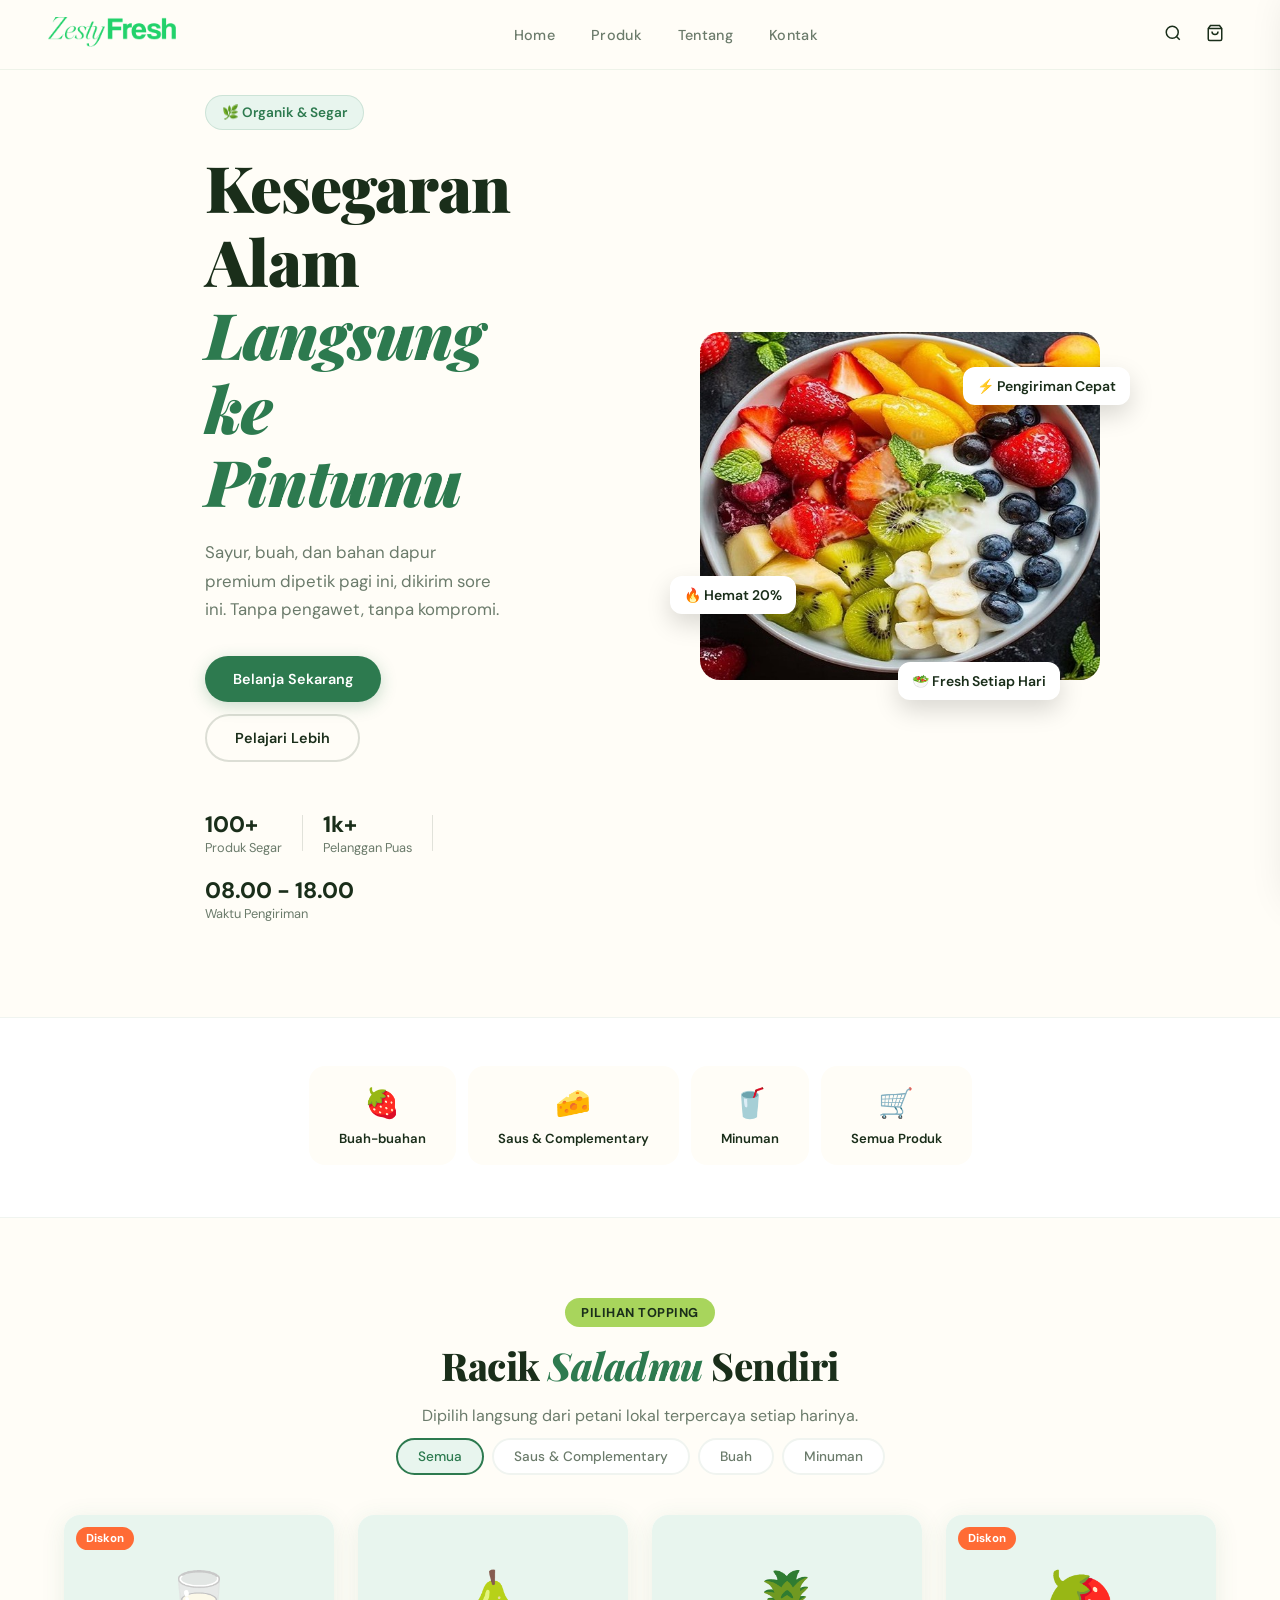
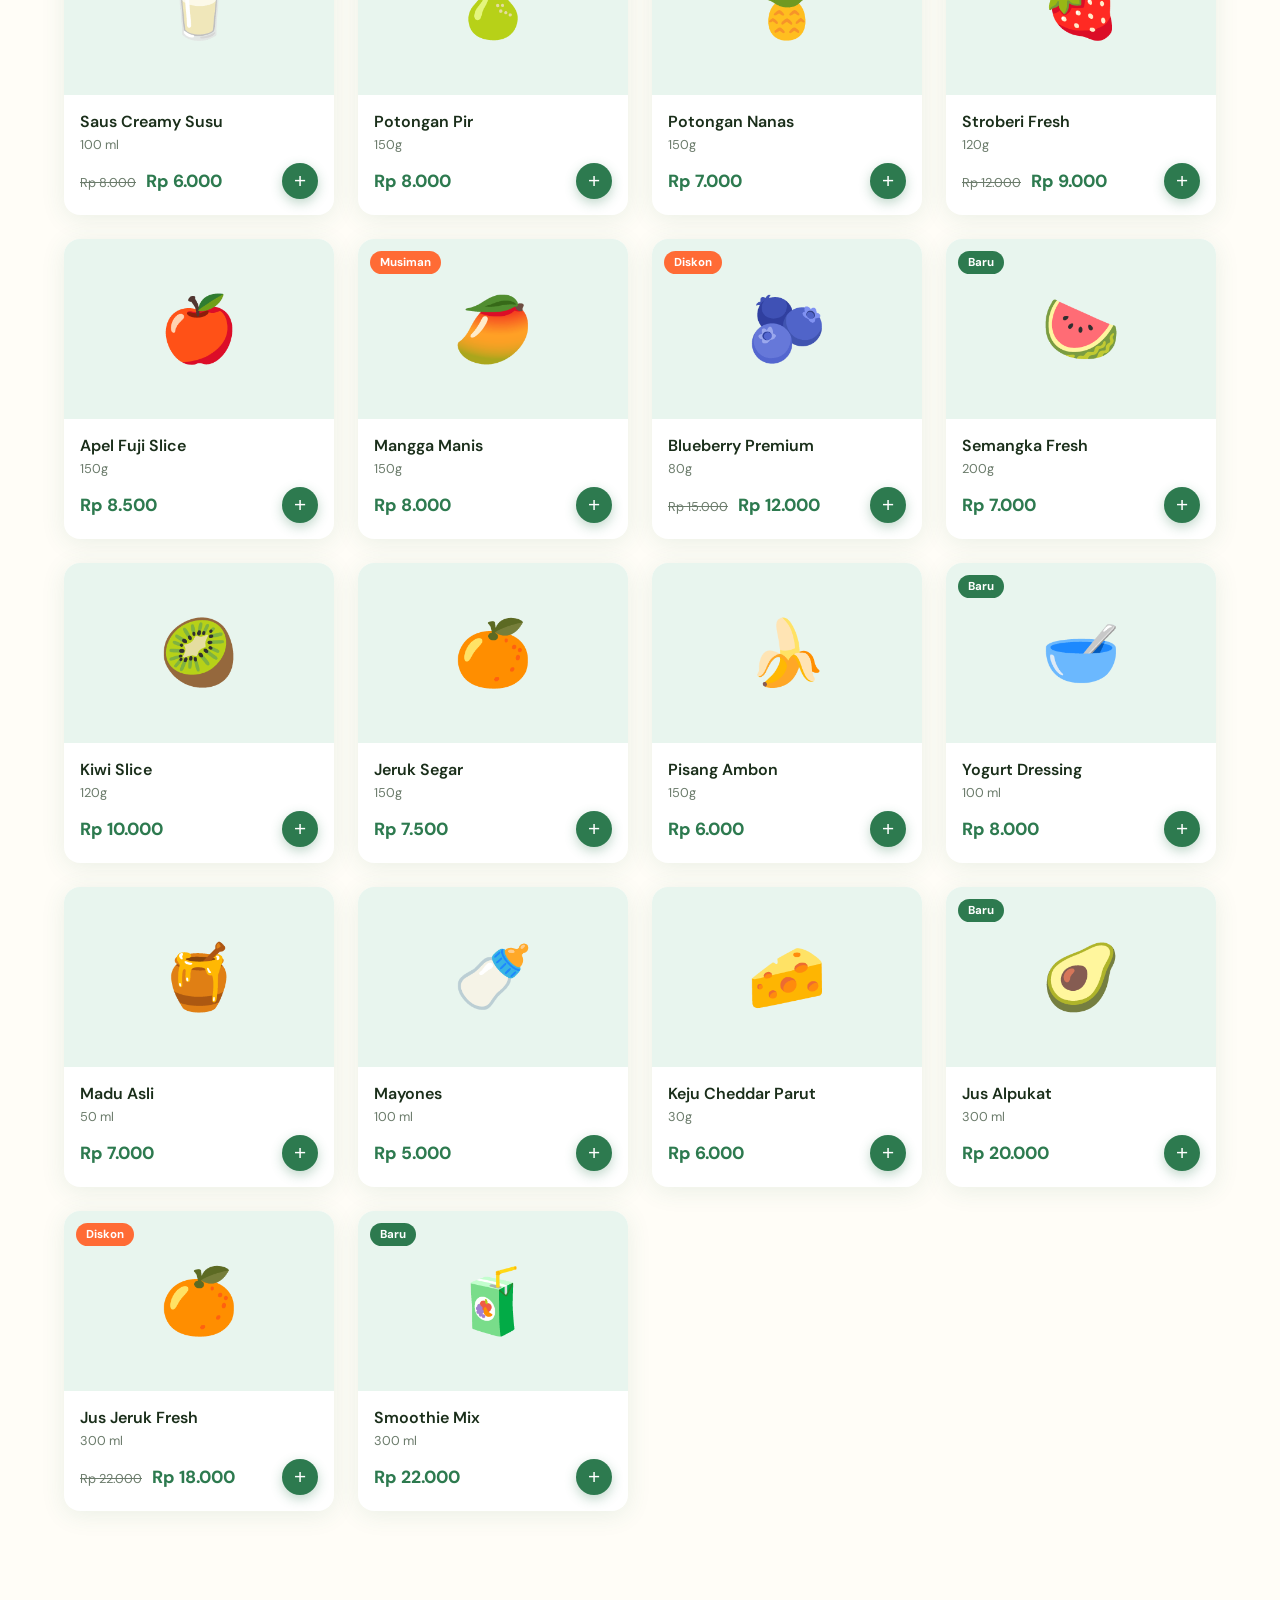
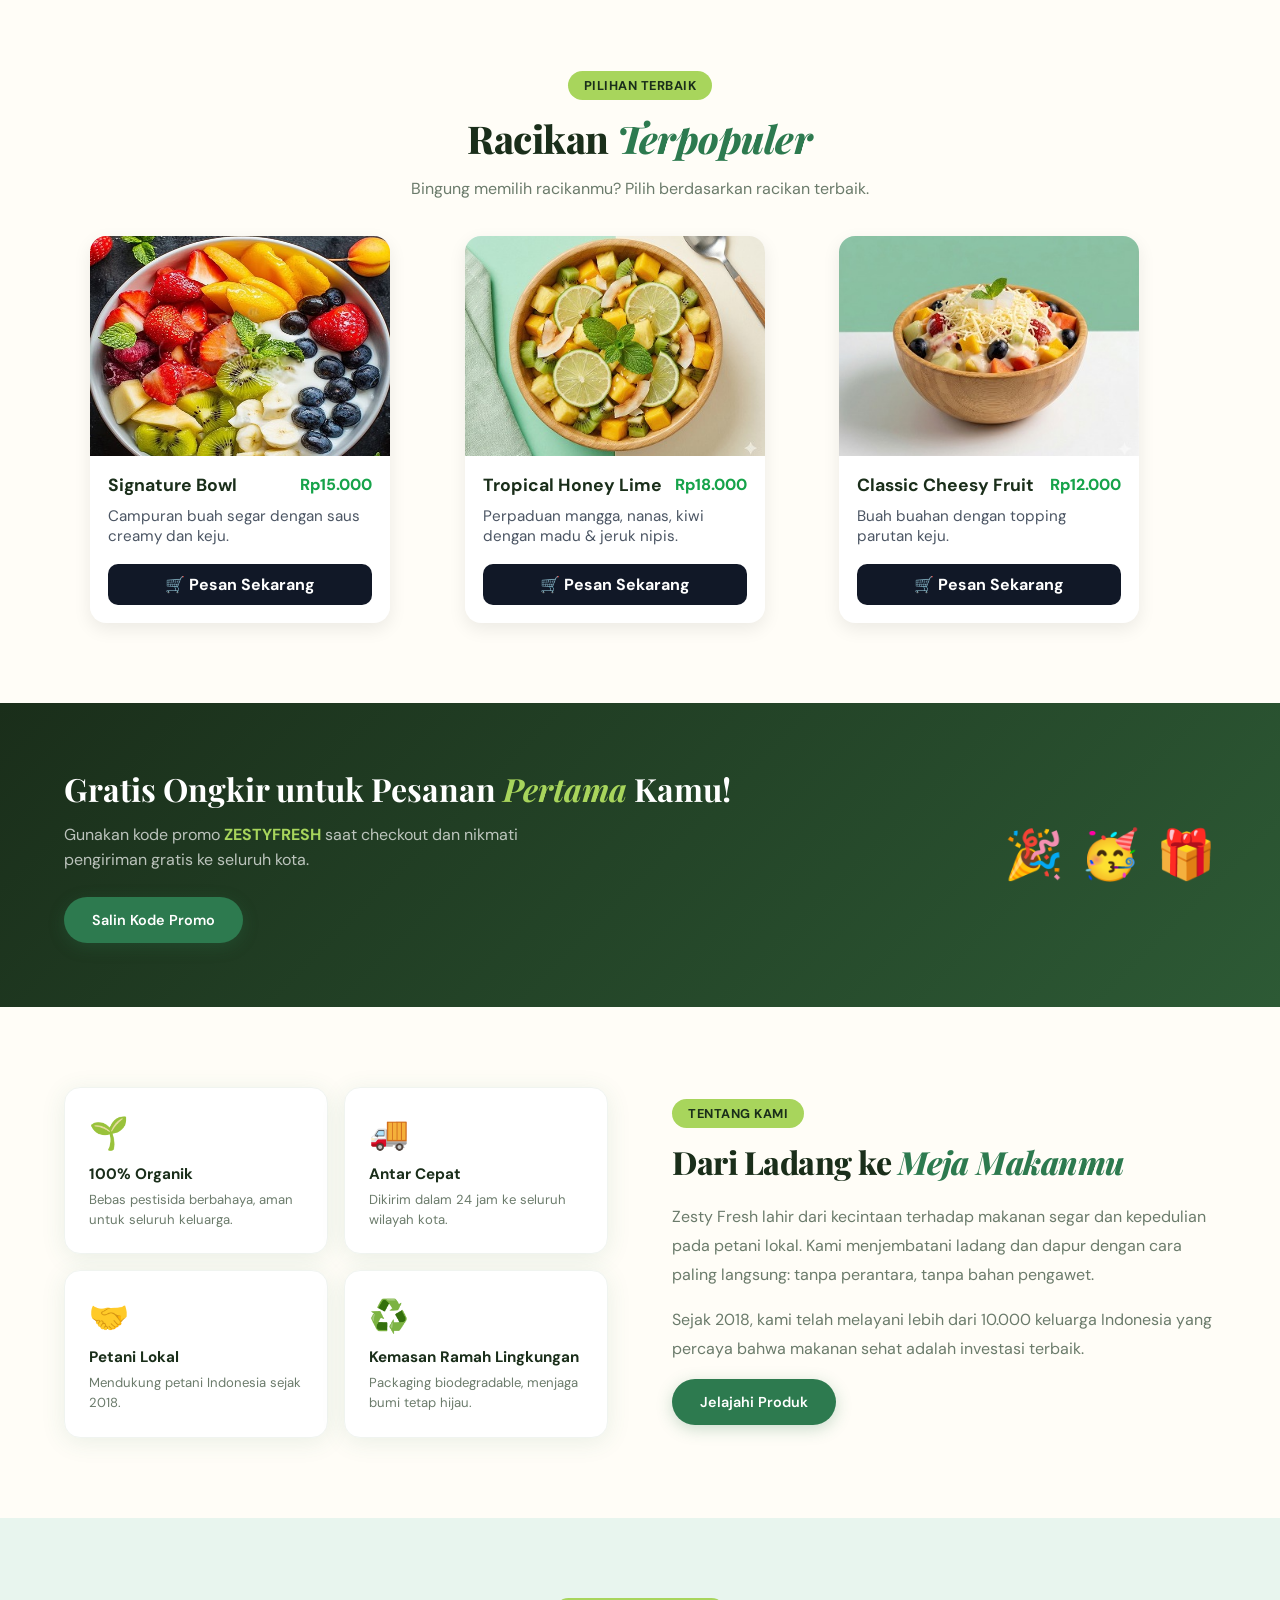
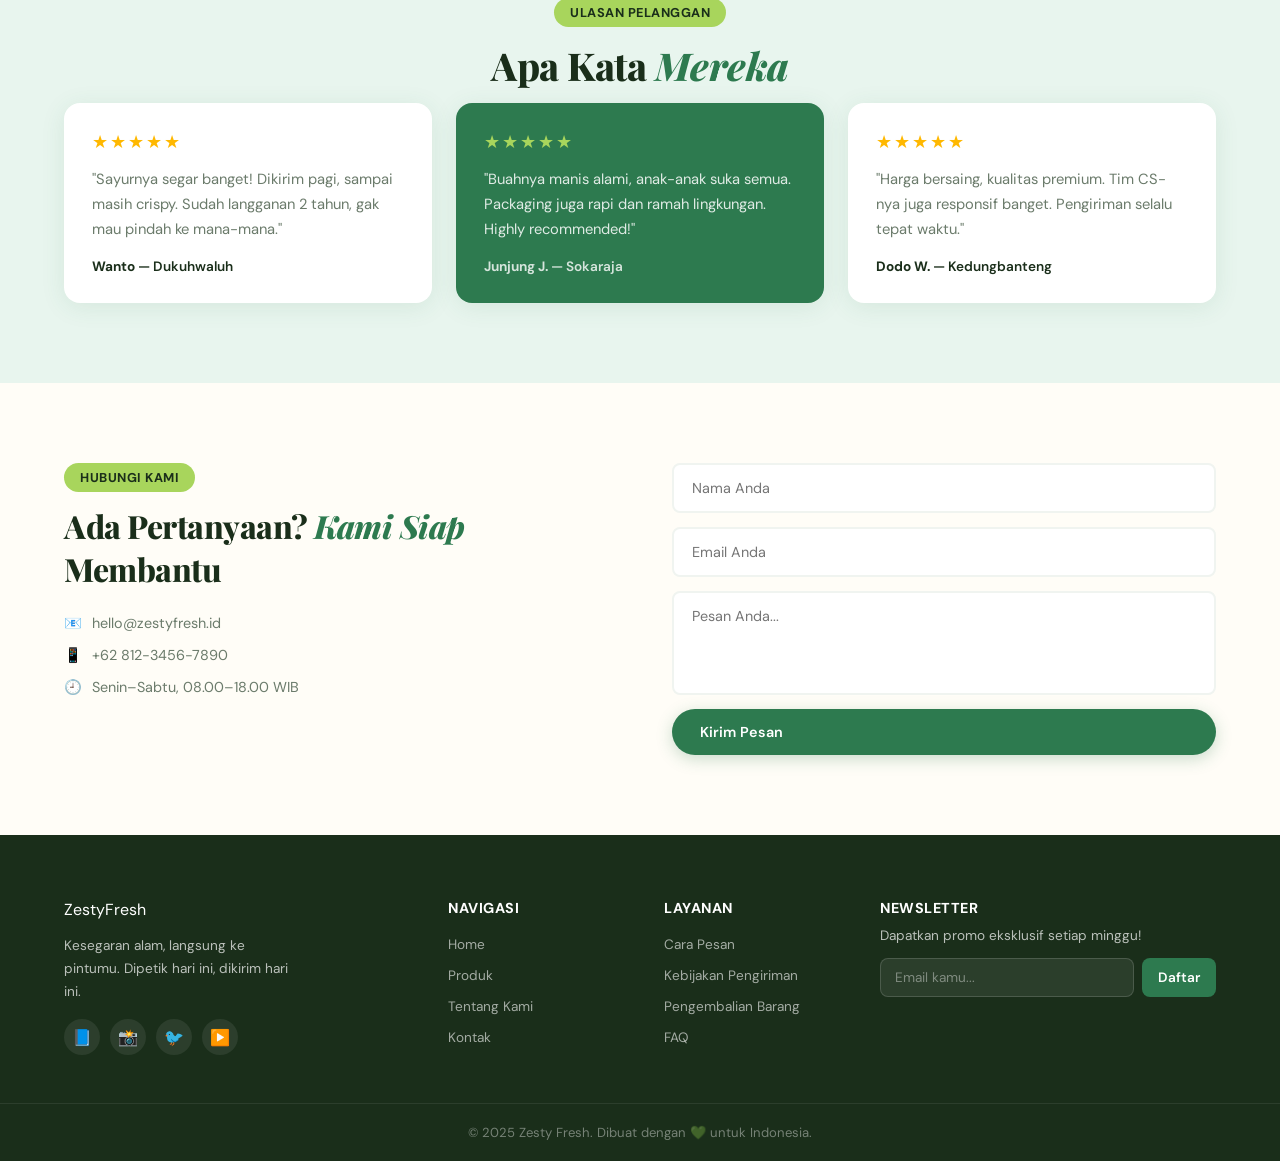
==== index.html @ aee7e27f "first commit" ====
<!DOCTYPE html>
  <html lang="id">
  <head>
    <meta charset="UTF-8" />
    <meta name="viewport" content="width=device-width, initial-scale=1.0"/>
    <title>Zesty Fresh — Farm to Door</title>
    <link rel="preconnect" href="https://fonts.googleapis.com"/>
    <link href="https://fonts.googleapis.com/css2?family=Playfair+Display:wght@400;700;900&family=DM+Sans:wght@300;400;500&display=swap" rel="stylesheet"/>
    <link rel="stylesheet" href="style.css"/>
  </head>
  <body>

    <!-- NAVBAR -->
    <nav class="navbar" id="navbar">
      <div class="nav-logo"><img src="image/Zesty Fresh (2).png"></div>
      <ul class="nav-links">
        <li><a href="#home">Home</a></li>
        <li><a href="#products">Produk</a></li>
        <li><a href="#about">Tentang</a></li>
        <li><a href="#contact">Kontak</a></li>
      </ul>
      <div class="nav-actions">
        <button class="btn-search" onclick="toggleSearch()">
          <svg width="18" height="18" viewBox="0 0 24 24" fill="none" stroke="currentColor" stroke-width="2"><circle cx="11" cy="11" r="8"/><line x1="21" y1="21" x2="16.65" y2="16.65"/></svg>
        </button>
        <button class="btn-cart" onclick="toggleCart()">
          <svg width="18" height="18" viewBox="0 0 24 24" fill="none" stroke="currentColor" stroke-width="2"><path d="M6 2L3 6v14a2 2 0 002 2h14a2 2 0 002-2V6l-3-4z"/><line x1="3" y1="6" x2="21" y2="6"/><path d="M16 10a4 4 0 01-8 0"/></svg>
          <span class="cart-badge" id="cart-badge">0</span>
        </button>
        <button class="nav-toggle" onclick="toggleMenu()">
          <span></span><span></span><span></span>
        </button>
      </div>
    </nav>

    <!-- SEARCH OVERLAY -->
    <div class="search-overlay" id="search-overlay">
      <button class="close-search" onclick="toggleSearch()">✕</button>
      <input type="text" placeholder="Cari produk segar..." id="search-input" oninput="searchProducts(this.value)"/>
      <div class="search-results" id="search-results"></div>
    </div>

    <!-- CART SIDEBAR -->
    <div class="cart-overlay" id="cart-overlay" onclick="toggleCart()"></div>
    <aside class="cart-sidebar" id="cart-sidebar">
      <div class="cart-header">
        <h3>Keranjang Belanja</h3>
        <button onclick="toggleCart()">✕</button>
      </div>
      <div class="cart-items" id="cart-items">
        <div class="cart-empty">Keranjang Anda masih kosong 🛒</div>
      </div>
      <div class="cart-footer" id="cart-footer" style="display:none">
        <div class="cart-total">
          <span>Total:</span>
          <span id="cart-total">Rp 0</span>
        </div>
        <button class="btn-checkout" onclick="checkout()">Checkout Sekarang</button>
      </div>
    </aside>

    <!-- HERO -->
    <section class="hero" id="home">
      <div class="hero-content">
        <div class="hero-tag">🌿 Organik & Segar</div>
        <h1 class="hero-title">
          Kesegaran Alam<br/>
          <em>Langsung ke Pintumu</em>
        </h1>
        <p class="hero-desc">Sayur, buah, dan bahan dapur premium dipetik pagi ini, dikirim sore ini. Tanpa pengawet, tanpa kompromi.</p>
        <div class="hero-buttons">
          <a href="#products" class="btn-primary">Belanja Sekarang</a>
          <a href="#about" class="btn-ghost">Pelajari Lebih</a>
        </div>
        <div class="hero-stats">
          <div class="stat"><strong>100+</strong><span>Produk Segar</span></div>
          <div class="stat-divider"></div>
          <div class="stat"><strong>1k+</strong><span>Pelanggan Puas</span></div>
          <div class="stat-divider"></div>
          <div class="stat"><strong>08.00 - 18.00</strong><span>Waktu Pengiriman</span></div>
        </div>
      </div>
      <div class="hero-image">
        <img src="image/salad fruits.jpeg" alt="Salad Bowl">
        
        <div class="floating badge-1">⚡ Pengiriman Cepat</div>
        <div class="floating badge-2">🔥 Hemat 20%</div>
        <div class="floating badge-3">🥗 Fresh Setiap Hari</div>
      </div>   
    </section>

    <!-- CATEGORIES -->
    <section class="categories">
      <div class="container">
        <div class="categories-grid">
          <div class="category-card" onclick="filterCategory('buah')">
            <span>🍓</span><p>Buah-buahan</p>
          </div>
          <div class="category-card" onclick="filterCategory('saus')">
            <span>🧀</span><p>Saus & Complementary</span></p>
          </div>
          <div class="category-card" onclick="filterCategory('minuman')">
            <span>🥤</span><p>Minuman</p>
          </div>
          <div class="category-card" onclick="filterCategory('semua')">
            <span>🛒</span><p>Semua Produk</p>
          </div>
        </div>
      </div>
    </section>

    <!-- PRODUCTS -->
    <section class="products" id="products">
      <div class="container">
        <div class="section-header">
          <div class="section-tag">Pilihan Topping</div>
          <h2>Racik <em>Saladmu</em> Sendiri</h2>
          <p>Dipilih langsung dari petani lokal terpercaya setiap harinya.</p>
        </div>
        <div class="filter-bar">
          <button class="filter-btn active" onclick="filterCategory('semua', this)">Semua</button>
          <button class="filter-btn" onclick="filterCategory('saus', this)">Saus & Complementary</button>
          <button class="filter-btn" onclick="filterCategory('buah', this)">Buah</button>
          <button class="filter-btn" onclick="filterCategory('minuman', this)">Minuman</button>
        </div>
        <div class="product-grid" id="product-grid"></div>
      </div>
    </section>

    <!-- PRODUCTS -->
    <section class="products" id="products">
      <div class="card-container">
        <div class="section-header">
          <div class="section-tag">Pilihan Terbaik</div>
          <h2>Racikan <em>Terpopuler</em></h2>
          <p>Bingung memilih racikanmu? Pilih berdasarkan racikan terbaik.</p>
        </div>
        <div class="card">
          <img src="image/signature.jpeg" alt="Signature Bowl">
          <div class="card-content">
            <div class="title-price">
              <h3>Signature Bowl</h3>
              <span>Rp15.000</span>
            </div>
            <p>Campuran buah segar dengan saus creamy dan keju.</p>
            <a href="https://wa.me/6281234567890?text=Halo%20saya%20mau%20pesan%20Signature%20Bowl" target="_blank" rel="noopener noreferrer" class="menu-btn">🛒 Pesan Sekarang</a>
          </div>
        </div>

        <div class="card">
          <img src="image/honey.jpeg" alt="Tropical Honey Lime">
          <div class="card-content">
            <div class="title-price">
              <h3>Tropical Honey Lime</h3>
              <span>Rp18.000</span>
            </div>
            <p>Perpaduan mangga, nanas, kiwi dengan madu & jeruk nipis.</p>
            <a href="https://wa.me/6281234567890?text=Halo%20saya%20mau%20pesan%20Tropical%20Honey%20Lime" target="_blank" rel="noopener noreferrer" class="menu-btn">🛒 Pesan Sekarang</a>
          </div>
        </div>

        <div class="card">
          <img src="image/kreasi.jpeg" alt="Classic Cheesy Fruit">
          <div class="card-content">
            <div class="title-price">
              <h3>Classic Cheesy Fruit</h3>
              <span>Rp12.000</span>
            </div>
            <p>Buah buahan dengan topping parutan keju.</p>
            <a href="https://wa.me/6281234567890?text=Halo%20saya%20mau%20pesan%20Tropical%20Honey%20Lime" target="_blank" rel="noopener noreferrer" class="menu-btn">🛒 Pesan Sekarang</a>
          </div>
        </div>
    </section>

    <!-- BANNER -->
    <section class="promo-banner">
      <div class="container">
        <div class="banner-content">
          <div class="banner-text">
            <h2>Gratis Ongkir untuk Pesanan <em>Pertama</em> Kamu!</h2>
            <p>Gunakan kode promo <strong>ZESTYFRESH</strong> saat checkout dan nikmati pengiriman gratis ke seluruh kota.</p>
            <button class="btn-primary" onclick="copyPromo()">Salin Kode Promo</button>
          </div>
          <div class="banner-decor">
            <span>🎉</span><span>🥳</span><span>🎁</span>
          </div>
        </div>
      </div>
    </section>

    <!-- ABOUT -->
    <section class="about" id="about">
      <div class="container about-grid">
        <div class="about-visual">
          <div class="about-card">
            <span class="about-icon">🌱</span>
            <h4>100% Organik</h4>
            <p>Bebas pestisida berbahaya, aman untuk seluruh keluarga.</p>
          </div>
          <div class="about-card">
            <span class="about-icon">🚚</span>
            <h4>Antar Cepat</h4>
            <p>Dikirim dalam 24 jam ke seluruh wilayah kota.</p>
          </div>
          <div class="about-card">
            <span class="about-icon">🤝</span>
            <h4>Petani Lokal</h4>
            <p>Mendukung petani Indonesia sejak 2018.</p>
          </div>
          <div class="about-card">
            <span class="about-icon">♻️</span>
            <h4>Kemasan Ramah Lingkungan</h4>
            <p>Packaging biodegradable, menjaga bumi tetap hijau.</p>
          </div>
        </div>
        <div class="about-text">
          <div class="section-tag">Tentang Kami</div>
          <h2>Dari Ladang ke <em>Meja Makanmu</em></h2>
          <p>Zesty Fresh lahir dari kecintaan terhadap makanan segar dan kepedulian pada petani lokal. Kami menjembatani ladang dan dapur dengan cara paling langsung: tanpa perantara, tanpa bahan pengawet.</p>
          <p>Sejak 2018, kami telah melayani lebih dari 10.000 keluarga Indonesia yang percaya bahwa makanan sehat adalah investasi terbaik.</p>
          <a href="#products" class="btn-primary">Jelajahi Produk</a>
        </div>
      </div>
    </section>

    <!-- TESTIMONIALS -->
    <section class="testimonials">
      <div class="container">
        <div class="section-header">
          <div class="section-tag">Ulasan Pelanggan</div>
          <h2>Apa Kata <em>Mereka</em></h2>
        </div>
        <div class="testi-grid">
          <div class="testi-card">
            <div class="stars">★★★★★</div>
            <p>"Sayurnya segar banget! Dikirim pagi, sampai masih crispy. Sudah langganan 2 tahun, gak mau pindah ke mana-mana."</p>
            <div class="testi-author"><strong>Wanto</strong> — Dukuhwaluh</div>
          </div>
          <div class="testi-card featured">
            <div class="stars">★★★★★</div>
            <p>"Buahnya manis alami, anak-anak suka semua. Packaging juga rapi dan ramah lingkungan. Highly recommended!"</p>
            <div class="testi-author"><strong>Junjung J.</strong> — Sokaraja</div>
          </div>
          <div class="testi-card">
            <div class="stars">★★★★★</div>
            <p>"Harga bersaing, kualitas premium. Tim CS-nya juga responsif banget. Pengiriman selalu tepat waktu."</p>
            <div class="testi-author"><strong>Dodo W.</strong> — Kedungbanteng</div>
          </div>
        </div>
      </div>
    </section>

    <!-- CONTACT -->
    <section class="contact" id="contact">
      <div class="container contact-grid">
        <div class="contact-text">
          <div class="section-tag">Hubungi Kami</div>
          <h2>Ada Pertanyaan? <em>Kami Siap</em> Membantu</h2>
          <div class="contact-info">
            <div>📧 <span>hello@zestyfresh.id</span></div>
            <div>📱 <span>+62 812-3456-7890</span></div>
            <div>🕘 <span>Senin–Sabtu, 08.00–18.00 WIB</span></div>
          </div>
        </div>
        <form class="contact-form" onsubmit="submitForm(event)">
          <input type="text" placeholder="Nama Anda" required/>
          <input type="email" placeholder="Email Anda" required/>
          <textarea placeholder="Pesan Anda..." rows="4" required></textarea>
          <button type="submit" class="btn-primary">Kirim Pesan</button>
        </form>
      </div>
    </section>

    <!-- FOOTER -->
    <footer class="footer">
      <div class="container footer-grid">
        <div class="footer-brand">
          <div class="nav-logo">Zesty<span>Fresh</span></div>
          <p>Kesegaran alam, langsung ke pintumu. Dipetik hari ini, dikirim hari ini.</p>
          <div class="socials">
            <a href="#">📘</a>
            <a href="#">📸</a>
            <a href="#">🐦</a>
            <a href="#">▶️</a>
          </div>
        </div>
        <div class="footer-links">
          <h4>Navigasi</h4>
          <ul>
            <li><a href="#home">Home</a></li>
            <li><a href="#products">Produk</a></li>
            <li><a href="#about">Tentang Kami</a></li>
            <li><a href="#contact">Kontak</a></li>
          </ul>
        </div>
        <div class="footer-links">
          <h4>Layanan</h4>
          <ul>
            <li><a href="#">Cara Pesan</a></li>
            <li><a href="#">Kebijakan Pengiriman</a></li>
            <li><a href="#">Pengembalian Barang</a></li>
            <li><a href="#">FAQ</a></li>
          </ul>
        </div>
        <div class="footer-newsletter">
          <h4>Newsletter</h4>
          <p>Dapatkan promo eksklusif setiap minggu!</p>
          <div class="newsletter-form">
            <input type="email" placeholder="Email kamu..."/>
            <button onclick="subscribeNewsletter()">Daftar</button>
          </div>
        </div>
      </div>
      <div class="footer-bottom">
        <p>© 2025 Zesty Fresh. Dibuat dengan 💚 untuk Indonesia.</p>
      </div>
    </footer>

    <!-- TOAST -->
    <div class="toast" id="toast"></div>

    <!-- SCROLL TO TOP -->
    <button class="scroll-top" id="scroll-top" onclick="scrollToTop()">↑</button>

    <script src="script.js"></script>
  </body>
  </html>
---- style.css ----
/* ===== RESET & BASE ===== */
*, *::before, *::after { box-sizing: border-box; margin: 0; padding: 0; }

:root {
  --green: #2D7A4F;
  --green-light: #4CAF78;
  --green-pale: #E8F5EE;
  --lime: #A8D55C;
  --orange: #FF6B35;
  --cream: #FFFDF7;
  --dark: #1A2E1A;
  --gray: #6B7B6B;
  --gray-light: #F0F4F0;
  --white: #FFFFFF;
  --font-display: 'Playfair Display', Georgia, serif;
  --font-body: 'DM Sans', sans-serif;
  --shadow: 0 4px 24px rgba(45,122,79,0.10);
  --shadow-lg: 0 12px 48px rgba(45,122,79,0.15);
  --radius: 16px;
  --radius-sm: 8px;
  --transition: all 0.3s cubic-bezier(0.4, 0, 0.2, 1);
}

html { scroll-behavior: smooth; }

body {
  font-family: var(--font-body);
  background: var(--cream);
  color: var(--dark);
  overflow-x: hidden;
}

.container {
  max-width: 1200px;
  margin: 0 auto;
  padding: 0 24px;
}

/* ===== NAVBAR ===== */
.navbar {
  position: fixed; top: 0; left: 0; right: 0; z-index: 100;
  display: flex; align-items: center; justify-content: space-between;
  padding: 16px 48px;
  background: rgba(255,253,247,0.92);
  backdrop-filter: blur(16px);
  border-bottom: 1px solid rgba(45,122,79,0.08);
  transition: var(--transition);
}
.navbar.scrolled {
  padding: 12px 48px;
  box-shadow: var(--shadow);
}

.nav-logo img {
  height: 30px;
}

.nav-links {
  display: flex; gap: 36px; list-style: none;
}
.nav-links a {
  font-size: 0.9rem; font-weight: 500; color: var(--gray);
  text-decoration: none; transition: var(--transition); letter-spacing: 0.3px;
}
.nav-links a:hover { color: var(--green); }

.nav-actions { display: flex; align-items: center; gap: 8px; }
.btn-search, .btn-cart {
  position: relative;
  background: none; border: none; cursor: pointer;
  color: var(--dark); padding: 8px;
  border-radius: 50%; transition: var(--transition);
}
.btn-search:hover, .btn-cart:hover { background: var(--green-pale); color: var(--green); }
.cart-badge {
  position: absolute; top: 2px; right: 2px;
  background: var(--orange); color: white;
  font-size: 0.65rem; font-weight: 700;
  width: 16px; height: 16px; border-radius: 50%;
  display: flex; align-items: center; justify-content: center;
}
.nav-toggle {
  display: none; flex-direction: column; gap: 5px;
  background: none; border: none; cursor: pointer; padding: 8px;
}
.nav-toggle span {
  display: block; width: 22px; height: 2px; background: var(--dark);
  border-radius: 2px; transition: var(--transition);
}

/* ===== SEARCH OVERLAY ===== */
.search-overlay {
  position: fixed; inset: 0; z-index: 200;
  background: rgba(26,46,26,0.97);
  display: flex; flex-direction: column; align-items: center;
  justify-content: flex-start; padding-top: 100px;
  opacity: 0; pointer-events: none; transition: var(--transition);
}
.search-overlay.active { opacity: 1; pointer-events: all; }
.close-search {
  position: absolute; top: 24px; right: 32px;
  background: none; border: none; color: white;
  font-size: 1.5rem; cursor: pointer; opacity: 0.7;
  transition: var(--transition);
}
.close-search:hover { opacity: 1; transform: rotate(90deg); }
.search-overlay input {
  width: 600px; max-width: 90%;
  background: rgba(255,255,255,0.08);
  border: 1px solid rgba(255,255,255,0.2);
  color: white; font-size: 1.4rem;
  padding: 18px 24px; border-radius: var(--radius);
  outline: none; font-family: var(--font-body);
  transition: var(--transition);
}
.search-overlay input::placeholder { color: rgba(255,255,255,0.4); }
.search-overlay input:focus { border-color: var(--lime); background: rgba(255,255,255,0.12); }
.search-results {
  width: 600px; max-width: 90%; margin-top: 16px;
  display: flex; flex-direction: column; gap: 8px;
}
.search-result-item {
  background: rgba(255,255,255,0.08);
  border-radius: var(--radius-sm); padding: 12px 16px;
  display: flex; align-items: center; gap: 12px;
  cursor: pointer; transition: var(--transition); color: white;
}
.search-result-item:hover { background: rgba(168,213,92,0.2); }
.search-result-item span:first-child { font-size: 1.4rem; }

/* ===== CART SIDEBAR ===== */
.cart-overlay {
  position: fixed; inset: 0; z-index: 150;
  background: rgba(0,0,0,0.4); opacity: 0; pointer-events: none;
  transition: var(--transition);
}
.cart-overlay.active { opacity: 1; pointer-events: all; }
.cart-sidebar {
  position: fixed; top: 0; right: -420px; width: 400px; height: 100vh;
  z-index: 151; background: var(--white);
  box-shadow: -8px 0 40px rgba(0,0,0,0.12);
  display: flex; flex-direction: column;
  transition: right 0.4s cubic-bezier(0.4, 0, 0.2, 1);
}
.cart-sidebar.active { right: 0; }
.cart-header {
  display: flex; align-items: center; justify-content: space-between;
  padding: 24px; border-bottom: 1px solid var(--gray-light);
}
.cart-header h3 { font-family: var(--font-display); font-size: 1.3rem; }
.cart-header button {
  background: none; border: none; font-size: 1.2rem; cursor: pointer;
  color: var(--gray); transition: var(--transition); padding: 4px;
  border-radius: 50%;
}
.cart-header button:hover { background: var(--gray-light); }
.cart-items {
  flex: 1; overflow-y: auto; padding: 16px 24px;
  display: flex; flex-direction: column; gap: 12px;
}
.cart-empty {
  text-align: center; color: var(--gray); padding: 48px 0;
  font-size: 0.95rem;
}
.cart-item {
  display: flex; align-items: center; gap: 12px;
  padding: 12px; background: var(--gray-light); border-radius: var(--radius-sm);
}
.cart-item-emoji { font-size: 2rem; }
.cart-item-info { flex: 1; }
.cart-item-info h4 { font-size: 0.9rem; font-weight: 500; margin-bottom: 2px; }
.cart-item-info p { font-size: 0.8rem; color: var(--green); font-weight: 600; }
.cart-item-controls {
  display: flex; align-items: center; gap: 8px;
}
.cart-item-controls button {
  width: 28px; height: 28px; border: 1px solid var(--green);
  background: none; border-radius: 50%; cursor: pointer;
  color: var(--green); font-size: 1rem; font-weight: 700;
  display: flex; align-items: center; justify-content: center;
  transition: var(--transition);
}
.cart-item-controls button:hover { background: var(--green); color: white; }
.cart-item-controls span { font-size: 0.9rem; font-weight: 600; min-width: 20px; text-align: center; }
.cart-footer {
  padding: 20px 24px;
  border-top: 1px solid var(--gray-light);
}
.cart-total {
  display: flex; justify-content: space-between;
  font-size: 1rem; font-weight: 600; margin-bottom: 16px;
}
.cart-total span:last-child { color: var(--green); font-size: 1.15rem; }
.btn-checkout {
  width: 100%; padding: 14px; border: none;
  background: var(--green); color: white; font-size: 0.95rem;
  font-weight: 600; border-radius: var(--radius-sm); cursor: pointer;
  font-family: var(--font-body); transition: var(--transition);
}
.btn-checkout:hover { background: var(--dark); transform: translateY(-1px); }

/* ===== BUTTONS ===== */
.btn-primary {
  display: inline-flex; align-items: center;
  background: var(--green); color: white;
  padding: 14px 28px; border-radius: 50px;
  text-decoration: none; font-weight: 600; font-size: 0.9rem;
  border: none; cursor: pointer; font-family: var(--font-body);
  transition: var(--transition); box-shadow: 0 4px 16px rgba(45,122,79,0.25);
}
.btn-primary:hover { background: var(--dark); transform: translateY(-2px); box-shadow: 0 8px 24px rgba(45,122,79,0.3); }

.btn-ghost {
  display: inline-flex; align-items: center;
  background: transparent; color: var(--dark);
  padding: 13px 28px; border-radius: 50px;
  text-decoration: none; font-weight: 600; font-size: 0.9rem;
  border: 2px solid rgba(26,46,26,0.15); cursor: pointer;
  font-family: var(--font-body); transition: var(--transition);
}
.btn-ghost:hover { border-color: var(--green); color: var(--green); }

/* ===== HERO ===== */
.hero {
  display: grid;
  grid-template-columns: 1fr 1fr;
  gap: 190px;
  align-items: center;
  padding: 95px 205px;
}

.hero-image {
  display: flex;
  justify-content: center;
  align-items: center;
  width: 400px;
}

.hero-content {
  position: relative; z-index: 1;
  max-width: 100%; flex: 1;
  animation: fadeInUp 0.8s ease forwards;
}
.hero-tag {
  display: inline-block;
  background: var(--green-pale); color: var(--green);
  padding: 8px 16px; border-radius: 50px;
  font-size: 0.85rem; font-weight: 600;
  margin-bottom: 20px; border: 1px solid rgba(45,122,79,0.15);
}
.hero-title {
  font-family: var(--font-display);
  font-size: clamp(2.4rem, 5vw, 4rem);
  font-weight: 900; line-height: 1.15;
  color: var(--dark); margin-bottom: 20px;
  letter-spacing: -1px;
}
.hero-title em { color: var(--green); font-style: italic; }
.hero-desc {
  font-size: 1.05rem; color: var(--gray); line-height: 1.7;
  margin-bottom: 32px; max-width: 480px;
}
.hero-buttons { display: flex; gap: 12px; margin-bottom: 48px; flex-wrap: wrap; }
.hero-stats {
  display: flex; align-items: center; gap: 20px;
  flex-wrap: wrap;
}
.stat { display: flex; flex-direction: column; }
.stat strong { font-size: 1.4rem; font-weight: 800; color: var(--dark); }
.stat span { font-size: 0.8rem; color: var(--gray); }
.stat-divider { width: 1px; height: 36px; background: rgba(107,123,107,0.2); }

.hero-visual {
  flex: 1; display: flex; justify-content: center; align-items: center;
  position: relative; z-index: 1;
}
.hero-circle {
  width: 360px; height: 360px;
  background: linear-gradient(135deg, var(--green) 0%, var(--green-light) 100%);
  border-radius: 50%; display: flex; align-items: center; justify-content: center;
  position: relative;
  box-shadow: 0 32px 80px rgba(45,122,79,0.3);
  animation: pulse-glow 3s ease-in-out infinite;
}
@keyframes pulse-glow {
  0%, 100% { box-shadow: 0 32px 80px rgba(45,122,79,0.3); }
  50% { box-shadow: 0 40px 100px rgba(45,122,79,0.45); }
}
.hero-center-emoji { font-size: 5rem; z-index: 2; }
.hero-emoji-orbit {
  position: absolute; inset: -40px; border-radius: 50%;
  animation: spin 12s linear infinite;
}
.orbit-item {
  position: absolute; font-size: 2rem;
  top: 50%; left: 50%;
  transform-origin: center;
}

/* container gambar */
.hero-image {
  position: relative;
  display: inline-block;
}

/* gambar */
.hero-image img {
  width: 100%;
  max-height: 460px;
  object-fit: cover;
  border-radius: 20px;
}

/* floating umum */
.floating {
  position: absolute;
  background: #fff;
  padding: 10px 14px;
  border-radius: 12px;
  font-size: 14px;
  font-weight: 600;
  box-shadow: 0 10px 25px rgba(0,0,0,0.15);
  backdrop-filter: blur(6px);
  animation: float 3s ease-in-out infinite;
}

/* posisi masing-masing */
.badge-1 {
  top: 10%;
  right: -30px;
}

.badge-2 {
  bottom: 20%;
  left: -30px;
}

.badge-3 {
  bottom: -15px;
  right: 10%;
}

/* animasi ngambang */
@keyframes float {
  0% { transform: translateY(0); }
  50% { transform: translateY(-8px); }
  100% { transform: translateY(0); }
}



/* ===== CATEGORIES ===== */
.categories {
  padding: 48px 0;
  background: white;
  border-top: 1px solid var(--gray-light);
  border-bottom: 1px solid var(--gray-light);
}
.categories-grid {
  display: flex; gap: 12px; overflow-x: auto;
  padding-bottom: 4px; justify-content: center; flex-wrap: wrap;
}
.category-card {
  display: flex; flex-direction: column; align-items: center; gap: 8px;
  padding: 16px 28px; background: var(--cream);
  border: 2px solid transparent; border-radius: var(--radius);
  cursor: pointer; transition: var(--transition); white-space: nowrap;
  min-width: 100px;
}
.category-card:hover, .category-card.active {
  border-color: var(--green); background: var(--green-pale);
}
.category-card span { font-size: 1.8rem; }
.category-card p { font-size: 0.82rem; font-weight: 600; color: var(--dark); }

/* ===== SECTION HEADER ===== */
.section-header {
  text-align: center; margin-bottom: 55px;
}
.section-tag {
  display: inline-block;
  background: var(--lime); color: var(--dark);
  padding: 6px 16px; border-radius: 50px;
  font-size: 0.8rem; font-weight: 700;
  letter-spacing: 0.5px; margin-bottom: 12px;
  text-transform: uppercase;
}
.section-header h2 {
  font-family: var(--font-display);
  font-size: clamp(1.8rem, 3vw, 2.8rem);
  font-weight: 800; color: var(--dark);
  margin-bottom: 12px; letter-spacing: -0.5px;
}
.section-header h2 em { color: var(--green); font-style: italic; }
.section-header p { color: var(--gray); max-width: 480px; margin: 0 auto; line-height: 1.6; }

/* ===== PRODUCTS ===== */
.products { padding: 80px 0; }
.filter-bar {
  display: flex; gap: 8px; margin-bottom: 40px;
  flex-wrap: wrap; justify-content: center;
}
.filter-btn {
  padding: 8px 20px; border: 2px solid var(--gray-light);
  background: white; border-radius: 50px; cursor: pointer;
  font-family: var(--font-body); font-size: 0.85rem; font-weight: 500;
  color: var(--gray); transition: var(--transition);
}
.filter-btn:hover, .filter-btn.active {
  border-color: var(--green); color: var(--green);
  background: var(--green-pale);
}

.product-grid {
  display: grid;
  grid-template-columns: repeat(auto-fill, minmax(250px, 1fr));
  gap: 24px;
}
.product-card {
  background: white; border-radius: var(--radius);
  overflow: hidden; transition: var(--transition);
  box-shadow: var(--shadow); cursor: pointer;
  animation: fadeInUp 0.5s ease forwards; opacity: 0;
}
.product-card:hover {
  transform: translateY(-6px);
  box-shadow: var(--shadow-lg);
}
.product-img {
  height: 180px; background: var(--green-pale);
  display: flex; align-items: center; justify-content: center;
  font-size: 4rem; position: relative; overflow: hidden;
}
.product-badge {
  position: absolute; top: 12px; left: 12px;
  background: var(--orange); color: white;
  padding: 4px 10px; border-radius: 50px;
  font-size: 0.72rem; font-weight: 700;
}
.product-badge.new { background: var(--green); }
.product-info { padding: 16px; }
.product-info h3 { font-size: 1rem; font-weight: 600; margin-bottom: 4px; color: var(--dark); }
.product-info .product-unit { font-size: 0.8rem; color: var(--gray); margin-bottom: 10px; }
.product-footer {
  display: flex; align-items: center; justify-content: space-between;
}
.product-price { font-size: 1.1rem; font-weight: 800; color: var(--green); }
.product-price .original { font-size: 0.8rem; color: var(--gray); text-decoration: line-through; margin-right: 6px; font-weight: 400; }
.btn-add {
  width: 36px; height: 36px; background: var(--green);
  border: none; border-radius: 50%; color: white;
  font-size: 1.3rem; cursor: pointer; display: flex;
  align-items: center; justify-content: center;
  transition: var(--transition); box-shadow: 0 4px 12px rgba(45,122,79,0.3);
}
.btn-add:hover { background: var(--dark); transform: rotate(90deg); }


/* =========================
   CARD GRID 3 KOLOM
========================= */
.card-container {
  display: grid;
  grid-template-columns: repeat(3, 1fr);
  gap: 24px;
  margin: 0 auto;
  max-width: 1100px;
  justify-content: center;
}

/* Biar header full lebar */
.section-header {
  grid-column: 1 / -1;
  text-align: center;
  margin-bottom: 10px;
}

.card {
  background-color: #fff;
  border-radius: 16px;
  overflow: hidden;
  box-shadow: 0 6px 18px rgba(0, 0, 0, 0.08);
  display: flex;
  flex-direction: column;
  transition: 0.3s;
  max-width: 300px;
}

.card:hover {
  transform: translateY(-6px);
}

.card img {
  width: 100%;
  height: 220px;
  object-fit: cover;
}

.card-content {
  padding: 18px;
  display: flex;
  flex-direction: column;
  gap: 10px;
  text-align: left;
}

.card-content .title-price {
  display: flex;
  justify-content: space-between;
  align-items: center;
  gap: 10px;
}

.card-content h3 {
  font-weight: 700;
  font-size: 1.1rem;
}

.card-content span {
  font-weight: 800;
  color: #16a34a;
  white-space: nowrap;
}

.card-content p {
  color: #4b5563;
  font-size: 0.95rem;
}

.menu-btn {
  display: inline-block;
  margin-top: 8px;
  padding: 10px 14px;
  border-radius: 10px;
  text-decoration: none;
  background-color: #111827;
  color: #fff;
  font-weight: 700;
  transition: 0.3s;
  text-align: center;
}

.menu-btn:hover {
  background-color: #16a34a;
  transform: translateY(-2px);
}

/* ===== PROMO BANNER ===== */
.promo-banner {
  background: linear-gradient(135deg, var(--dark) 0%, #2D5A35 100%);
  padding: 64px 0;
}
.banner-content {
  display: flex; align-items: center; justify-content: space-between;
  gap: 32px;
}
.banner-text h2 {
  font-family: var(--font-display);
  font-size: clamp(1.5rem, 2.5vw, 2.2rem);
  color: white; margin-bottom: 12px;
}
.banner-text h2 em { color: var(--lime); font-style: italic; }
.banner-text p { color: rgba(255,255,255,0.7); margin-bottom: 24px; line-height: 1.6; max-width: 480px; }
.banner-text strong { color: var(--lime); }
.banner-decor { display: flex; gap: 16px; font-size: 3rem; animation: bounce 2s ease-in-out infinite; }
@keyframes bounce {
  0%, 100% { transform: translateY(0); }
  50% { transform: translateY(-12px); }
}

/* ===== ABOUT ===== */
.about { padding: 80px 0; }
.about-grid {
  display: grid; grid-template-columns: 1fr 1fr;
  gap: 64px; align-items: center;
}
.about-visual {
  display: grid; grid-template-columns: 1fr 1fr; gap: 16px;
}
.about-card {
  background: white; border-radius: var(--radius); padding: 24px;
  box-shadow: var(--shadow); transition: var(--transition); border: 1px solid var(--gray-light);
}
.about-card:hover { transform: translateY(-4px); border-color: var(--green); }
.about-icon { font-size: 2rem; display: block; margin-bottom: 10px; }
.about-card h4 { font-size: 0.95rem; font-weight: 700; margin-bottom: 6px; color: var(--dark); }
.about-card p { font-size: 0.82rem; color: var(--gray); line-height: 1.5; }
.about-text .section-tag { margin-bottom: 12px; }
.about-text h2 {
  font-family: var(--font-display);
  font-size: clamp(1.8rem, 2.5vw, 2.5rem);
  font-weight: 800; color: var(--dark);
  margin-bottom: 20px; letter-spacing: -0.5px;
}
.about-text h2 em { color: var(--green); font-style: italic; }
.about-text p { color: var(--gray); line-height: 1.8; margin-bottom: 16px; }

/* ===== TESTIMONIALS ===== */
.testimonials { padding: 80px 0; background: var(--green-pale); }
.testi-grid {
  display: grid; grid-template-columns: repeat(auto-fit, minmax(280px, 1fr));
  gap: 24px;
}
.testi-card {
  background: white; padding: 28px; border-radius: var(--radius);
  box-shadow: var(--shadow); transition: var(--transition);
}
.testi-card.featured {
  background: var(--green); color: white;
  transform: translateY(-8px);
}
.testi-card:hover { transform: translateY(-4px); box-shadow: var(--shadow-lg); }
.testi-card.featured:hover { transform: translateY(-12px); }
.stars { color: #FFB800; font-size: 1.1rem; margin-bottom: 14px; letter-spacing: 2px; }
.testi-card p {
  font-size: 0.92rem; line-height: 1.7; margin-bottom: 16px;
  color: var(--gray);
}
.testi-card.featured p { color: rgba(255,255,255,0.85); }
.testi-author { font-size: 0.85rem; font-weight: 600; color: var(--dark); }
.testi-card.featured .testi-author { color: rgba(255,255,255,0.8); }
.testi-card.featured .stars { color: var(--lime); }

/* ===== CONTACT ===== */
.contact { padding: 80px 0; }
.contact-grid {
  display: grid; grid-template-columns: 1fr 1fr; gap: 64px; align-items: start;
}
.contact-text h2 {
  font-family: var(--font-display);
  font-size: clamp(1.6rem, 2.5vw, 2.3rem);
  font-weight: 800; color: var(--dark); margin-bottom: 24px;
  letter-spacing: -0.5px;
}
.contact-text h2 em { color: var(--green); font-style: italic; }
.contact-info {
  display: flex; flex-direction: column; gap: 14px; margin-top: 16px;
}
.contact-info div {
  display: flex; align-items: center; gap: 10px;
  font-size: 0.9rem; color: var(--gray);
}
.contact-form {
  display: flex; flex-direction: column; gap: 14px;
}
.contact-form input, .contact-form textarea {
  padding: 14px 18px;
  border: 2px solid var(--gray-light);
  border-radius: var(--radius-sm);
  font-family: var(--font-body); font-size: 0.9rem; color: var(--dark);
  background: white; outline: none; transition: var(--transition);
  resize: none;
}
.contact-form input:focus, .contact-form textarea:focus {
  border-color: var(--green); box-shadow: 0 0 0 4px rgba(45,122,79,0.08);
}

/* ===== FOOTER ===== */
.footer {
  background: var(--dark); color: rgba(255,255,255,0.7);
  padding-top: 64px;
}
.footer-grid {
  display: grid; grid-template-columns: 2fr 1fr 1fr 2fr;
  gap: 48px; margin-bottom: 48px;
}
.footer-brand .nav-logo { color: white; margin-bottom: 14px; display: block; }
.footer-brand p { font-size: 0.85rem; line-height: 1.7; max-width: 240px; }
.socials { display: flex; gap: 10px; margin-top: 16px; }
.socials a {
  width: 36px; height: 36px; background: rgba(255,255,255,0.08);
  border-radius: 50%; display: flex; align-items: center; justify-content: center;
  text-decoration: none; font-size: 1rem; transition: var(--transition);
}
.socials a:hover { background: var(--green); }
.footer-links h4 {
  color: white; font-size: 0.9rem; font-weight: 700;
  margin-bottom: 16px; text-transform: uppercase; letter-spacing: 0.5px;
}
.footer-links ul { list-style: none; display: flex; flex-direction: column; gap: 10px; }
.footer-links a {
  color: rgba(255,255,255,0.6); text-decoration: none;
  font-size: 0.85rem; transition: var(--transition);
}
.footer-links a:hover { color: var(--lime); }
.footer-newsletter h4 {
  color: white; font-size: 0.9rem; font-weight: 700;
  margin-bottom: 10px; text-transform: uppercase; letter-spacing: 0.5px;
}
.footer-newsletter p { font-size: 0.85rem; margin-bottom: 14px; }
.newsletter-form { display: flex; gap: 8px; }
.newsletter-form input {
  flex: 1; padding: 10px 14px;
  background: rgba(255,255,255,0.08);
  border: 1px solid rgba(255,255,255,0.15);
  border-radius: var(--radius-sm); color: white;
  font-family: var(--font-body); font-size: 0.85rem; outline: none;
}
.newsletter-form input::placeholder { color: rgba(255,255,255,0.4); }
.newsletter-form button {
  padding: 10px 16px; background: var(--green);
  border: none; border-radius: var(--radius-sm);
  color: white; font-family: var(--font-body);
  font-size: 0.85rem; font-weight: 600; cursor: pointer; transition: var(--transition);
}
.newsletter-form button:hover { background: var(--lime); color: var(--dark); }
.footer-bottom {
  border-top: 1px solid rgba(255,255,255,0.08);
  padding: 20px 0; text-align: center;
  font-size: 0.82rem; color: rgba(255,255,255,0.4);
}

/* ===== TOAST ===== */
.toast {
  position: fixed; bottom: 32px; left: 50%; transform: translateX(-50%) translateY(80px);
  background: var(--dark); color: white;
  padding: 12px 24px; border-radius: 50px;
  font-size: 0.88rem; font-weight: 500;
  z-index: 300; opacity: 0; pointer-events: none;
  transition: all 0.4s cubic-bezier(0.4, 0, 0.2, 1);
  box-shadow: var(--shadow-lg); white-space: nowrap;
}
.toast.show {
  opacity: 1; transform: translateX(-50%) translateY(0);
}

/* ===== SCROLL TOP ===== */
.scroll-top {
  position: fixed; bottom: 32px; right: 32px; z-index: 90;
  width: 44px; height: 44px; background: var(--green);
  border: none; border-radius: 50%; color: white;
  font-size: 1.2rem; cursor: pointer;
  box-shadow: var(--shadow); transition: var(--transition);
  opacity: 0; pointer-events: none; transform: translateY(10px);
}
.scroll-top.visible { opacity: 1; pointer-events: all; transform: translateY(0); }
.scroll-top:hover { background: var(--dark); transform: translateY(-3px); }

/* ===== ANIMATIONS ===== */
@keyframes fadeInUp {
  from { opacity: 0; transform: translateY(24px); }
  to { opacity: 1; transform: translateY(0); }
}
.fade-in { animation: fadeInUp 0.6s ease forwards; }

/* ===== RESPONSIVE ===== */
@media (max-width: 900px) {
  .navbar { padding: 14px 24px; }
  .nav-links { display: none; }
  .nav-links.open {
    display: flex; flex-direction: column;
    position: fixed; top: 64px; left: 0; right: 0;
    background: white; padding: 20px 24px;
    box-shadow: var(--shadow); z-index: 99; gap: 16px;
  }
  .nav-toggle { display: flex; }
  .hero { grid-template-columns: 1fr; text-align: center; padding: 100px 24px 60px; }
  .hero-buttons, .hero-stats { justify-content: center; }
  .hero-image { margin-top: 40px; }
  .orbit-item { font-size: 1.4rem; }
  .about-grid, .contact-grid { grid-template-columns: 1fr; gap: 40px; }
  .footer-grid { grid-template-columns: 1fr 1fr; }
  .banner-content { flex-direction: column; text-align: center; }
  .banner-text p { margin: 0 auto 24px; }
}
@media (max-width: 600px) {
  .hero { padding: 80px 16px 48px; }
  .products, .about, .contact, .testimonials { padding: 48px 0; }
  .product-grid { grid-template-columns: repeat(2, 1fr); gap: 14px; }
  .footer-grid { grid-template-columns: 1fr; }
  .cart-sidebar { width: 100%; right: -100%; }
}
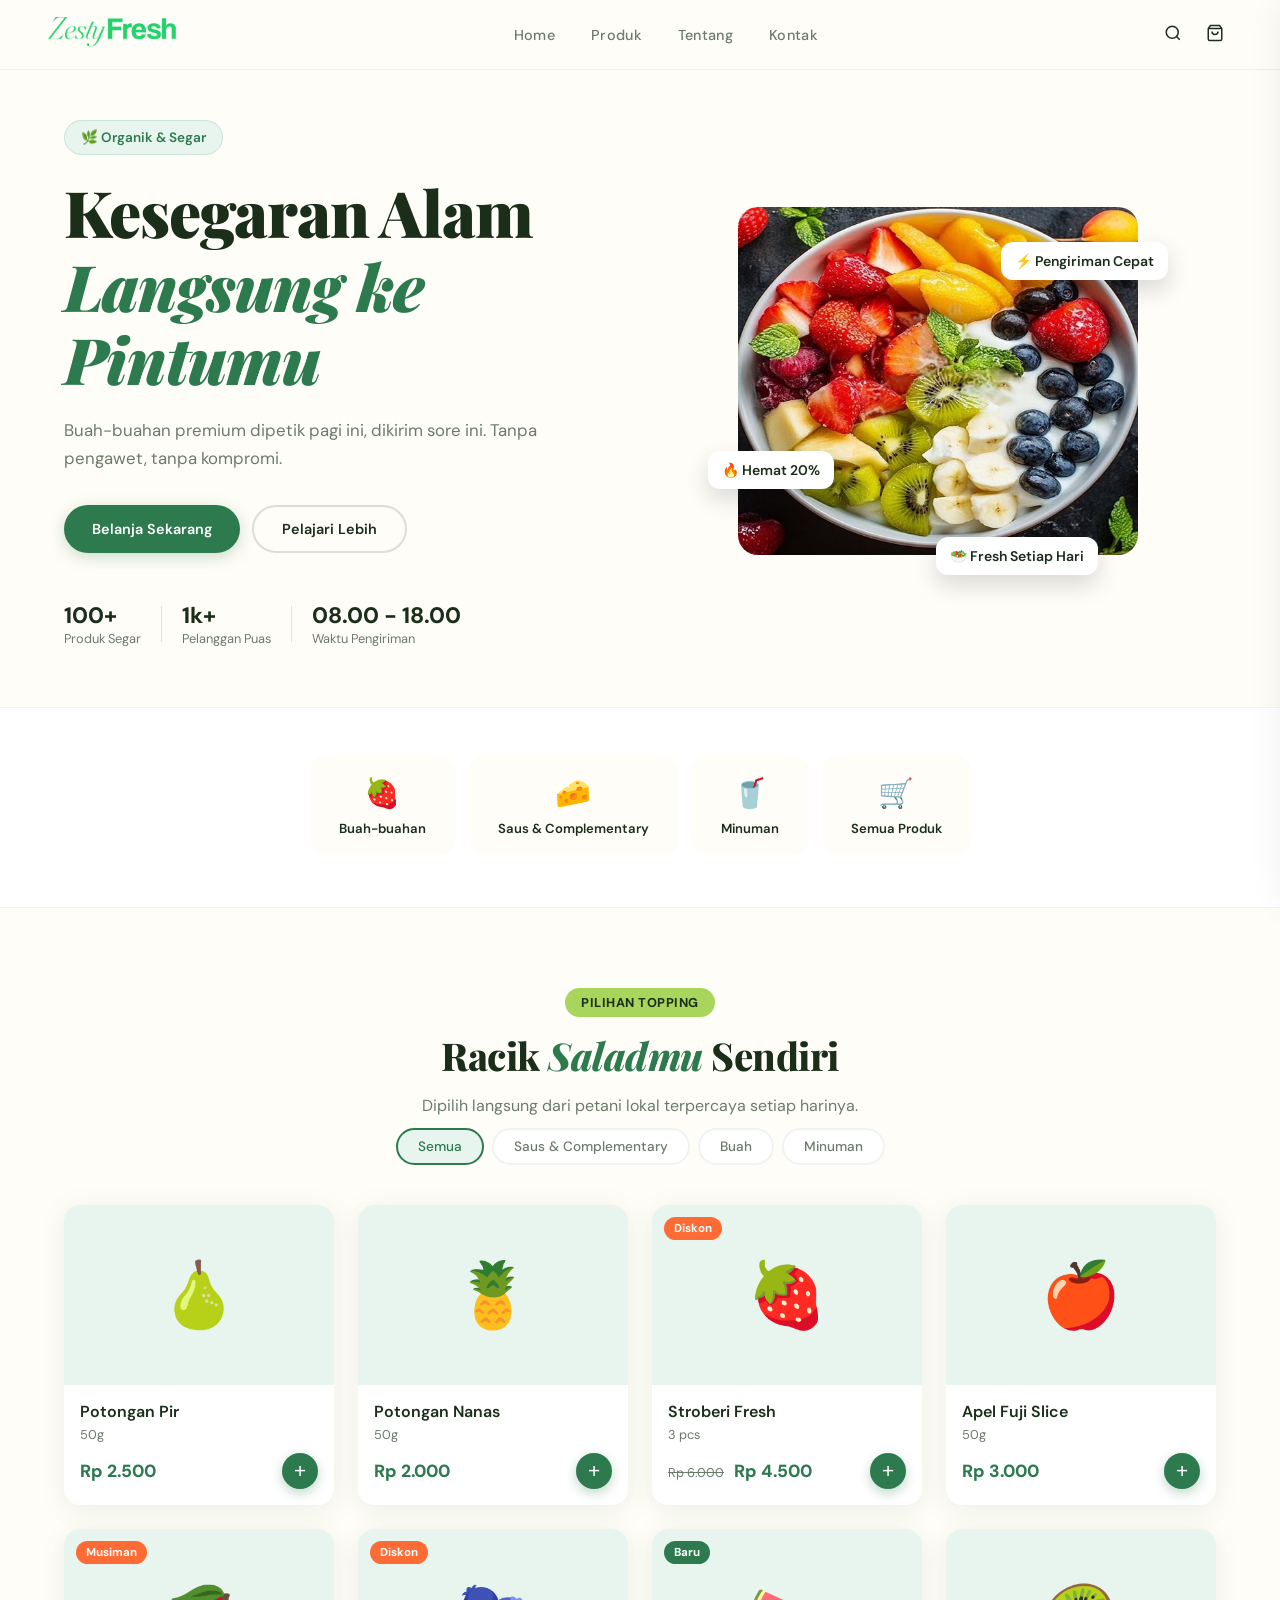
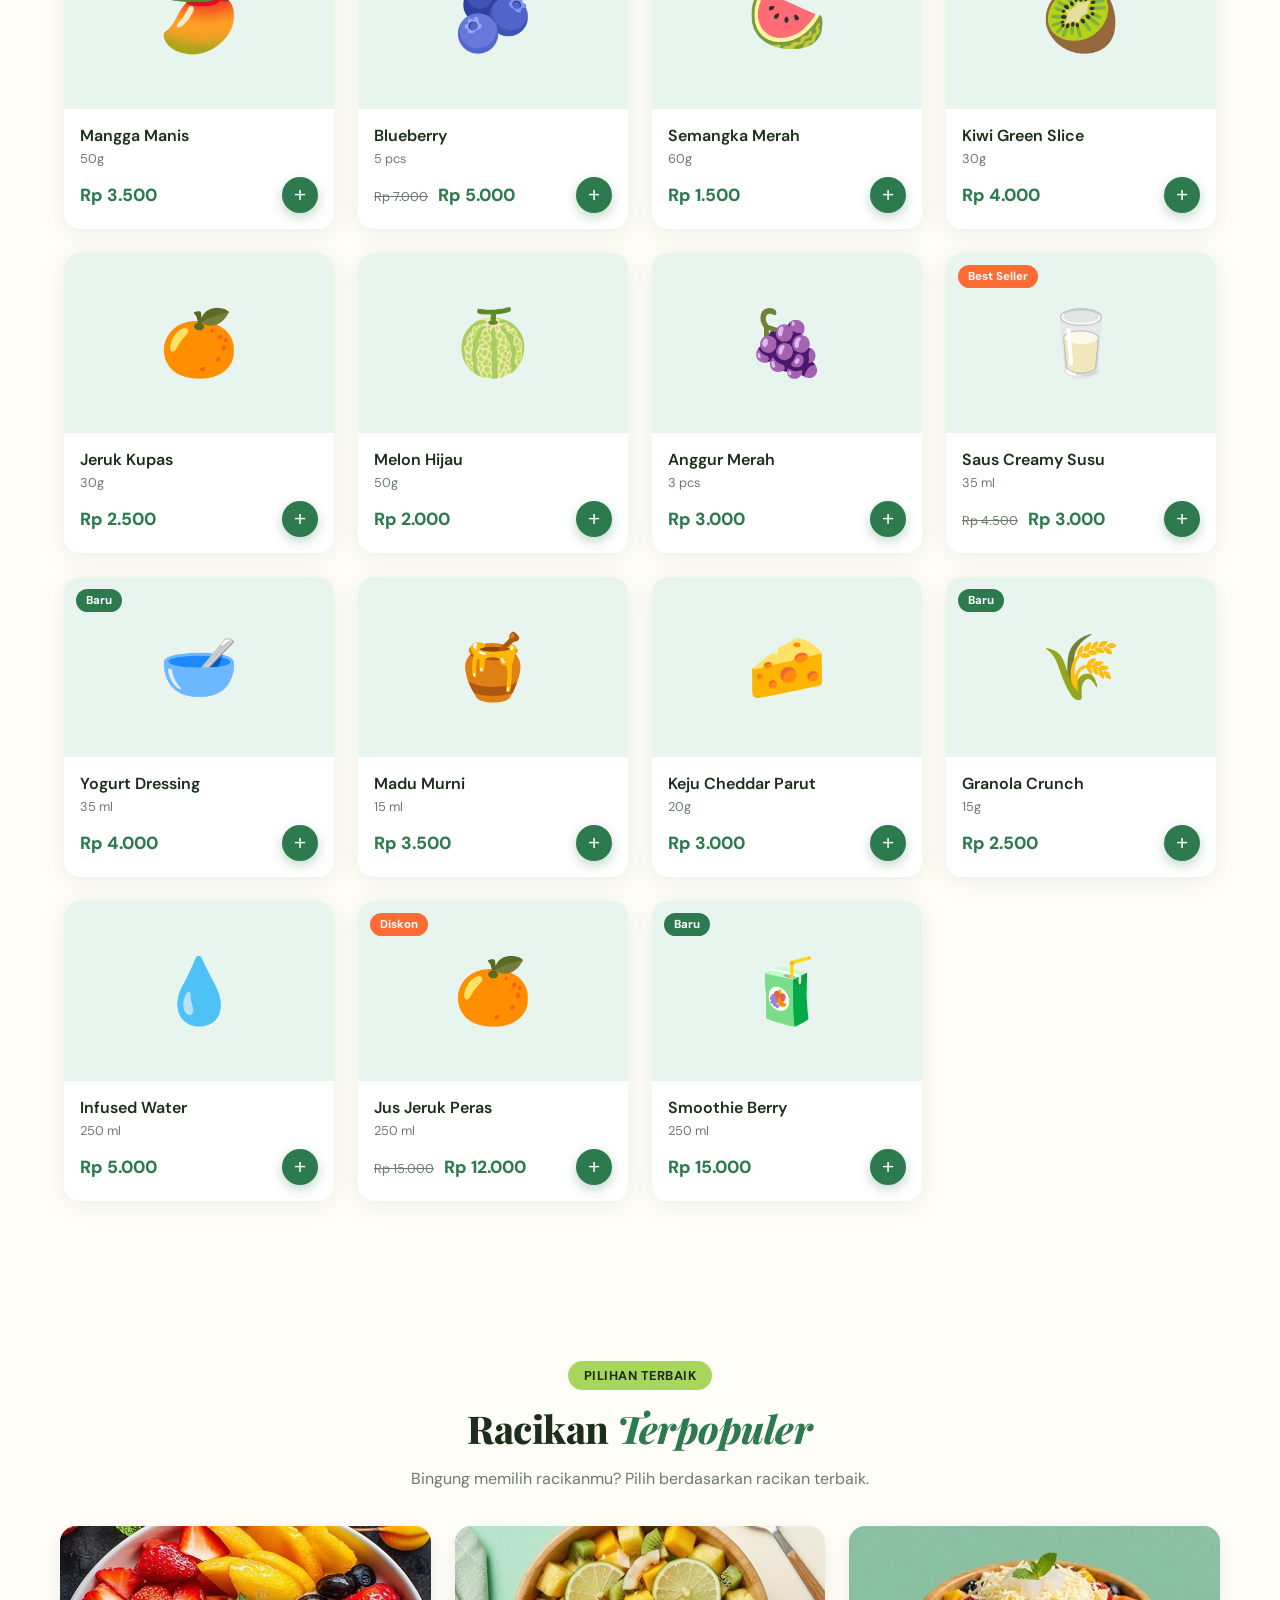
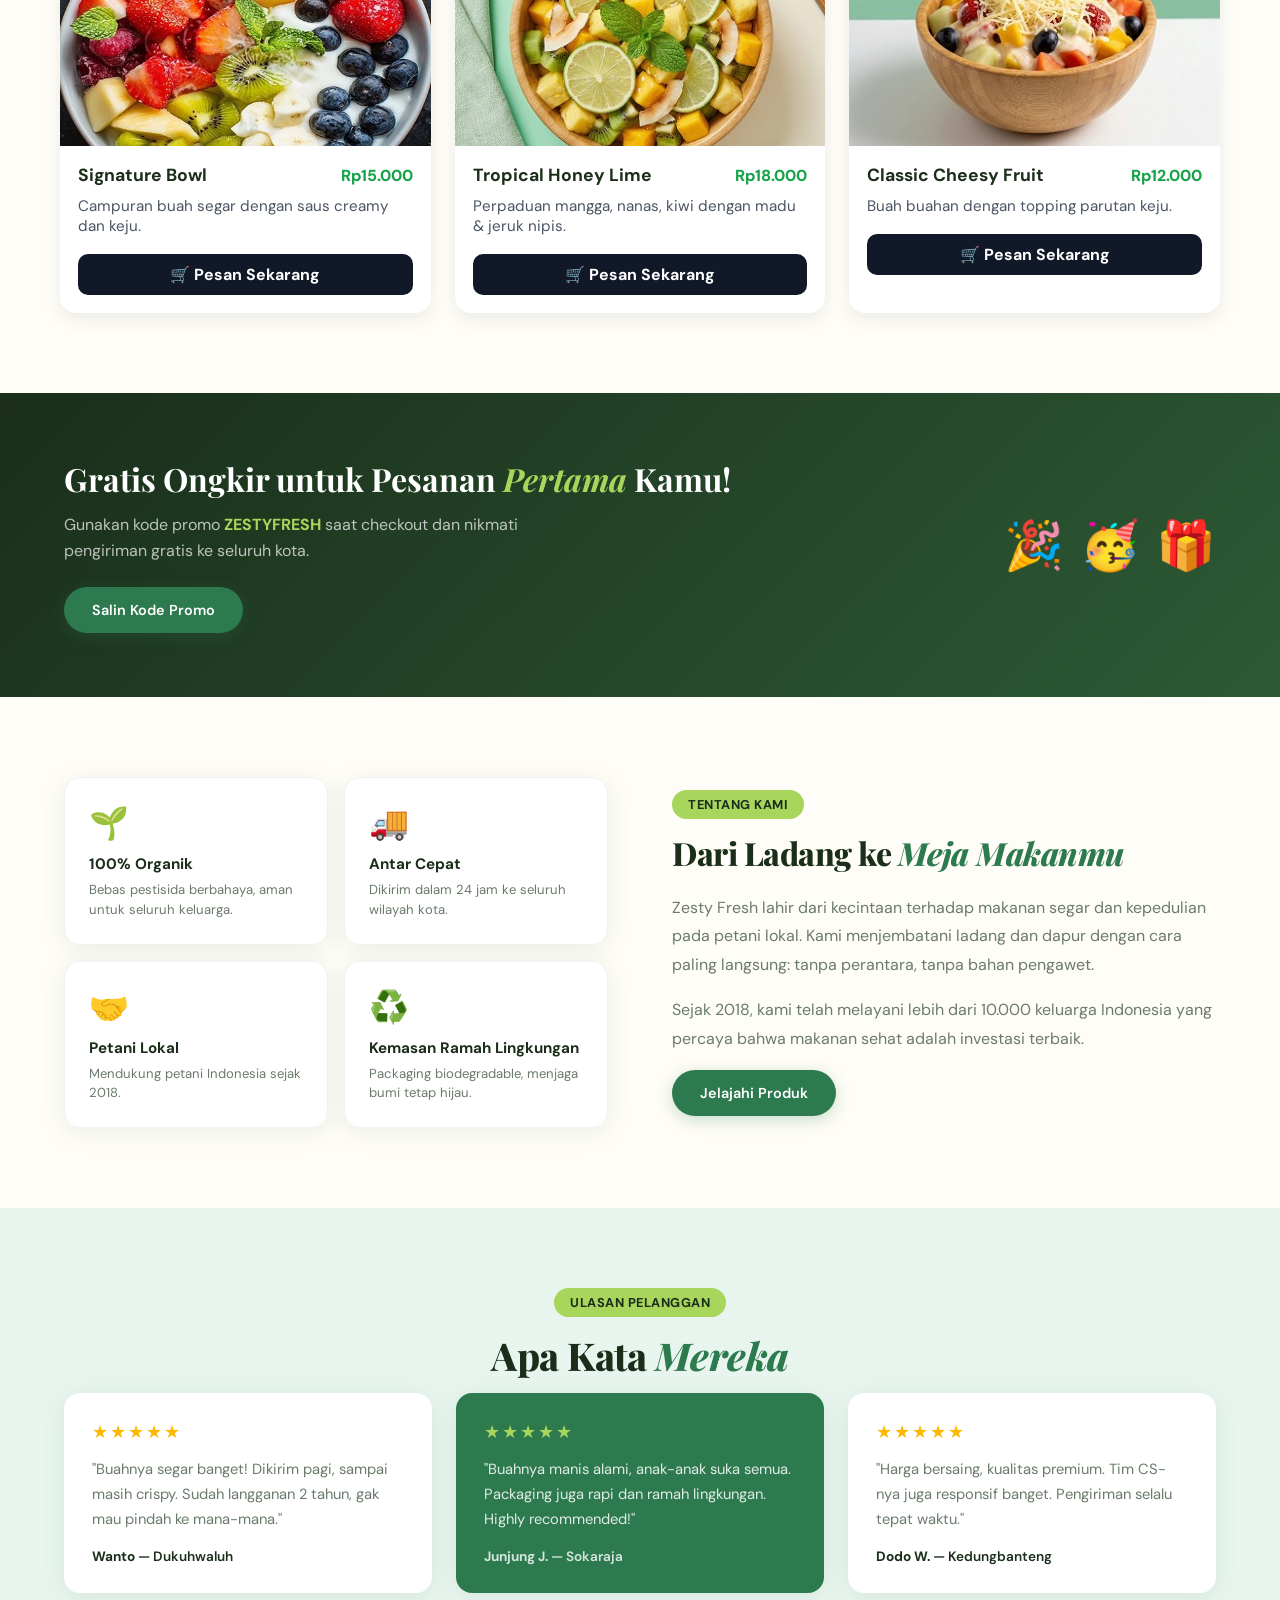
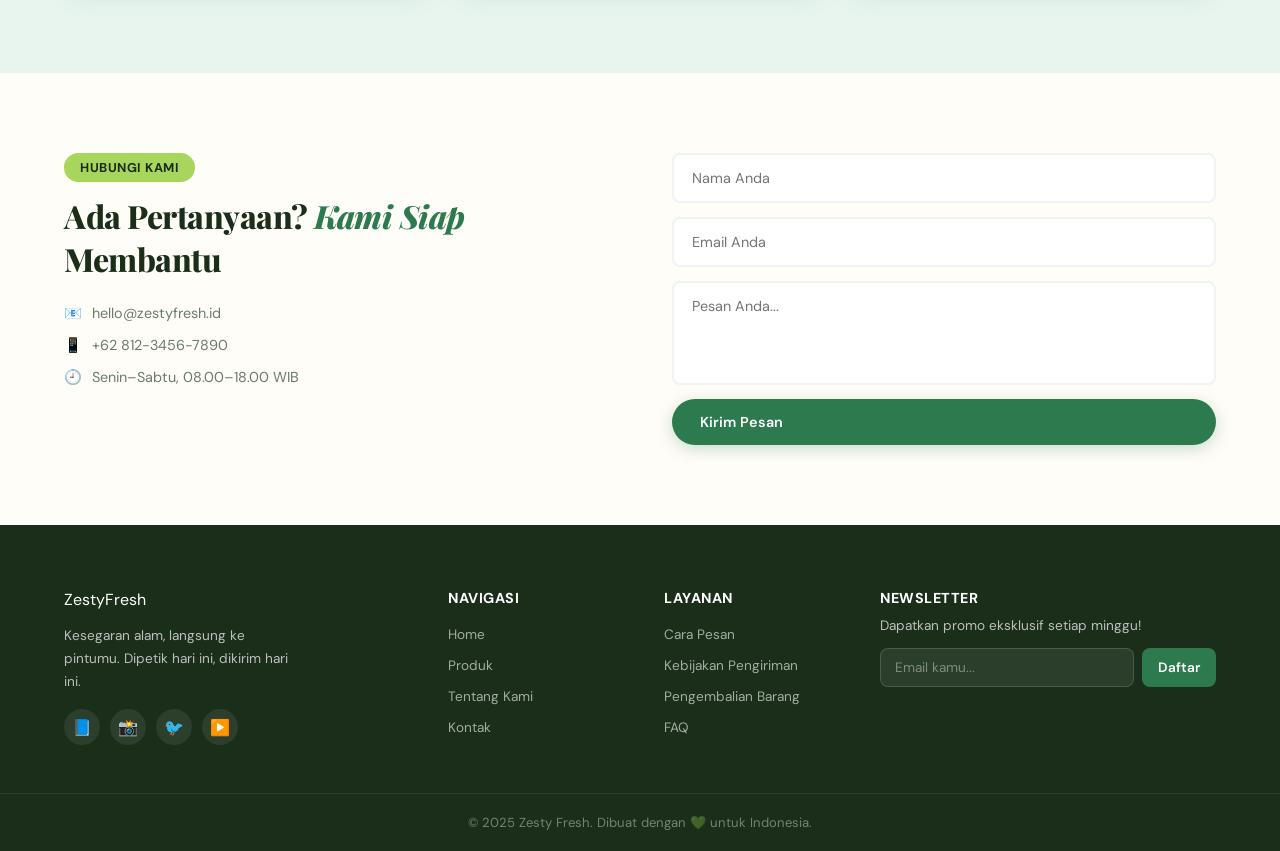
==== commit 9c9e1b4f: "fix responsive layout and payment" ====
--- a/index.html
+++ b/index.html
@@ -67,7 +67,7 @@
           Kesegaran Alam<br/>
           <em>Langsung ke Pintumu</em>
         </h1>
-        <p class="hero-desc">Sayur, buah, dan bahan dapur premium dipetik pagi ini, dikirim sore ini. Tanpa pengawet, tanpa kompromi.</p>
+        <p class="hero-desc">Buah-buahan premium dipetik pagi ini, dikirim sore ini. Tanpa pengawet, tanpa kompromi.</p>
         <div class="hero-buttons">
           <a href="#products" class="btn-primary">Belanja Sekarang</a>
           <a href="#about" class="btn-ghost">Pelajari Lebih</a>
@@ -233,7 +233,7 @@
         <div class="testi-grid">
           <div class="testi-card">
             <div class="stars">★★★★★</div>
-            <p>"Sayurnya segar banget! Dikirim pagi, sampai masih crispy. Sudah langganan 2 tahun, gak mau pindah ke mana-mana."</p>
+            <p>"Buahnya segar banget! Dikirim pagi, sampai masih crispy. Sudah langganan 2 tahun, gak mau pindah ke mana-mana."</p>
             <div class="testi-author"><strong>Wanto</strong> — Dukuhwaluh</div>
           </div>
           <div class="testi-card featured">
--- a/style.css
+++ b/style.css
@@ -224,14 +224,16 @@
 .hero {
   display: grid;
   grid-template-columns: 1fr 1fr;
-  gap: 190px;
+  gap: 40px; /* Diperkecil agar lebih rapat */
   align-items: center;
-  padding: 95px 205px;
-}
+  padding: 120px 24px 60px; /* Padding samping dikecilkan */
+  max-width: 1200px;
+  margin: 0 auto;
+} 
 
 .hero-image {
   display: flex;
-  justify-content: center;
+  justify-self: center;
   align-items: center;
   width: 400px;
 }
@@ -459,14 +461,18 @@
 /* =========================
    CARD GRID 3 KOLOM
 ========================= */
+/* REVISI CARD GRID */
 .card-container {
   display: grid;
-  grid-template-columns: repeat(3, 1fr);
+  /* Menggunakan auto-fill agar jumlah kolom menyesuaikan lebar layar */
+  grid-template-columns: repeat(auto-fill, minmax(280px, 1fr)); 
   gap: 24px;
   margin: 0 auto;
-  max-width: 1100px;
-  justify-content: center;
-}
+  max-width: 1200px;
+  padding: 0 20px;
+}
+
+
 
 /* Biar header full lebar */
 .section-header {
@@ -483,7 +489,8 @@
   display: flex;
   flex-direction: column;
   transition: 0.3s;
-  max-width: 300px;
+  width: 100%;
+  max-width: 100%;
 }
 
 .card:hover {
@@ -770,3 +777,97 @@
   .footer-grid { grid-template-columns: 1fr; }
   .cart-sidebar { width: 100%; right: -100%; }
 }
+
+/* ===== RESPONSIVE FIXES ===== */
+
+/* Tablet & iPad (Kurang dari 1024px) */
+@media (max-width: 1024px) {
+  .hero {
+    gap: 30px;
+    padding-top: 100px;
+  }
+  .hero-title {
+    font-size: 3rem;
+  }
+  .footer-grid {
+    grid-template-columns: repeat(2, 1fr);
+  }
+}
+
+/* Smartphone Landscape/Tablet Kecil (Kurang dari 900px) */
+@media (max-width: 900px) {
+  .hero {
+    grid-template-columns: 1fr; /* Stack vertikal */
+    text-align: center;
+  }
+  
+  .hero-content {
+    display: flex;
+    flex-direction: column;
+    align-items: center;
+  }
+
+  .hero-desc {
+    margin-left: auto;
+    margin-right: auto;
+  }
+
+  .hero-image {
+    order: -1; /* Gambar muncul duluan di mobile (opsional) */
+    margin-bottom: 20px;
+  }
+
+  .about-grid, .contact-grid {
+    grid-template-columns: 1fr;
+  }
+
+  .banner-content {
+    flex-direction: column;
+    text-align: center;
+  }
+}
+
+/* Smartphone Portrait (Kurang dari 600px) */
+@media (max-width: 600px) {
+  .navbar {
+    padding: 10px 20px;
+  }
+
+  .hero-title {
+    font-size: 2.2rem;
+  }
+
+  .hero-buttons {
+    flex-direction: column;
+    width: 100%;
+  }
+
+  .btn-primary, .btn-ghost {
+    width: 100%;
+    justify-content: center;
+  }
+
+  /* Grid Produk di Mobile: 1 Kolom Penuh */
+  .card-container {
+    grid-template-columns: 1fr;
+    padding: 0 16px;
+  }
+
+  .card-content h3 {
+    font-size: 1rem;
+  }
+
+  .footer-grid {
+    grid-template-columns: 1fr;
+    text-align: center;
+  }
+
+  .newsletter-form {
+    flex-direction: column;
+  }
+
+  /* Sembunyikan badge melayang yang terlalu ramai di mobile */
+  .badge-1, .badge-2 {
+    display: none;
+  }
+}
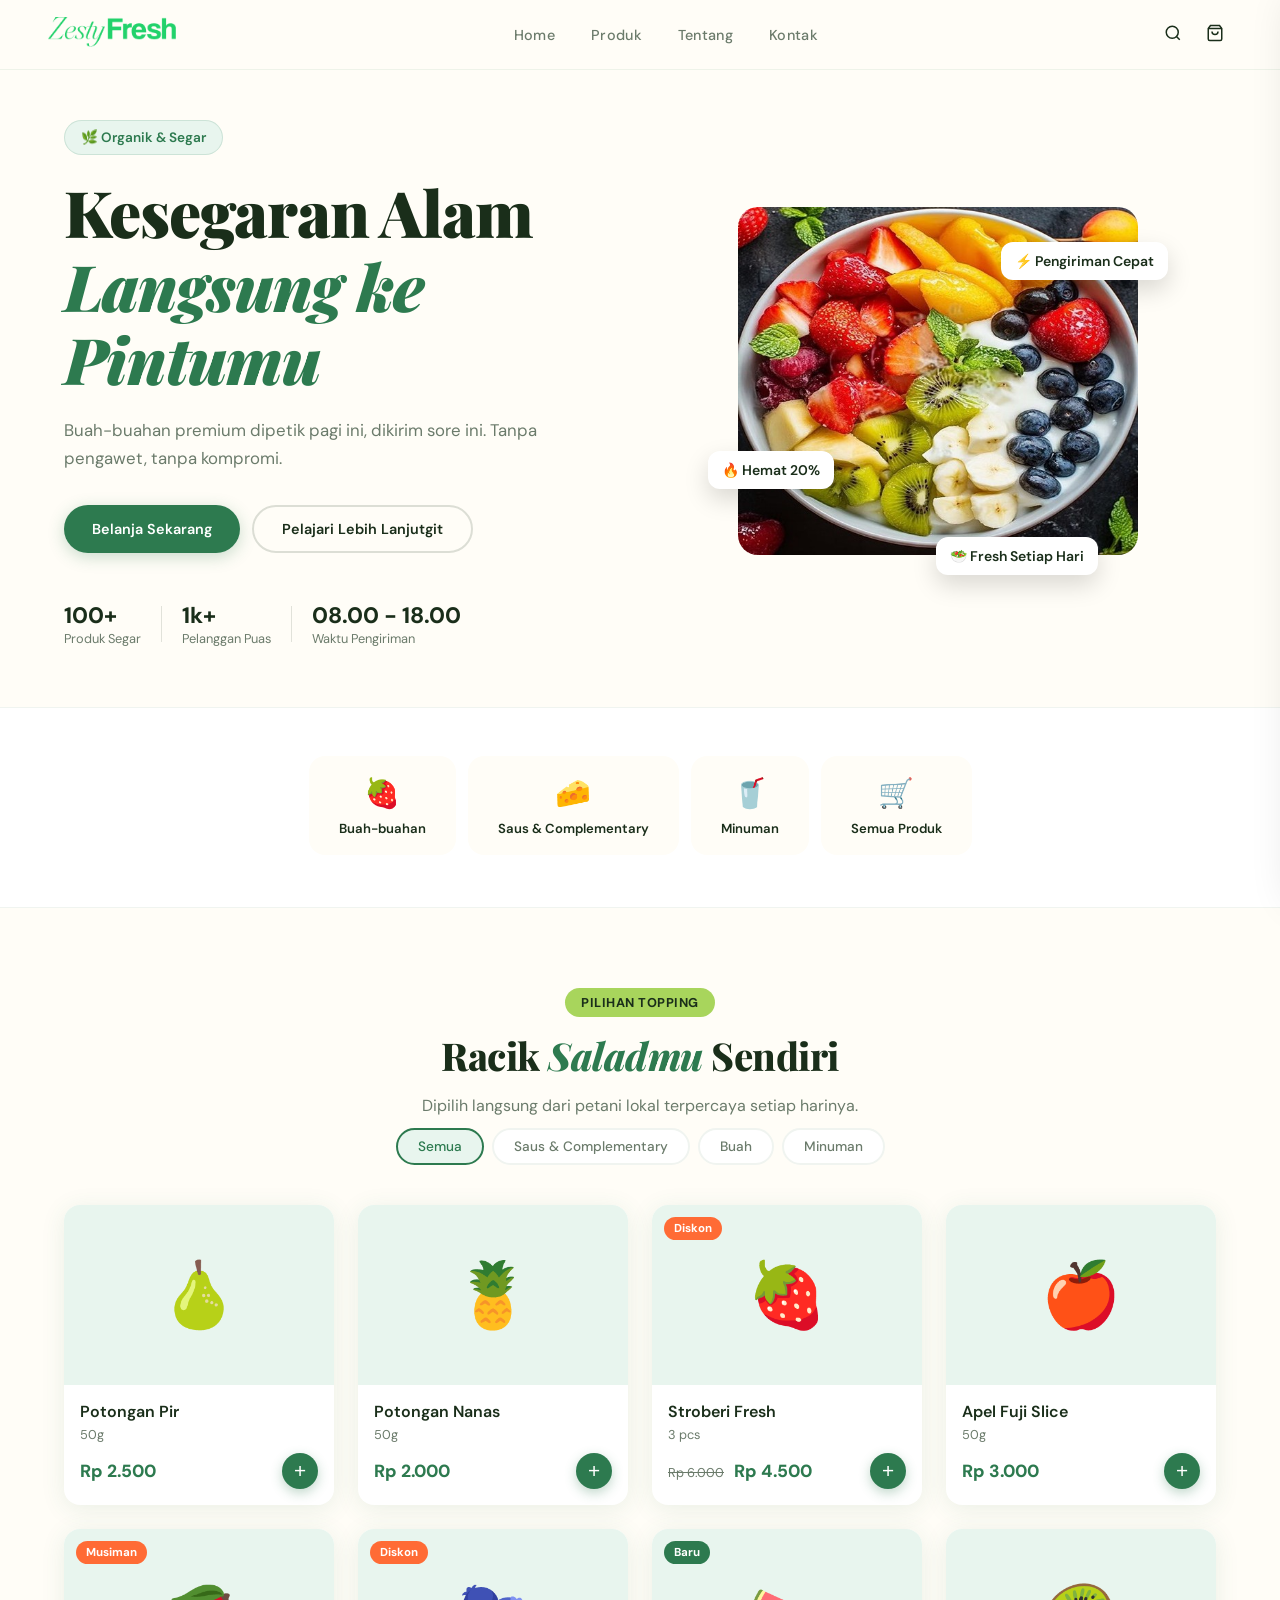
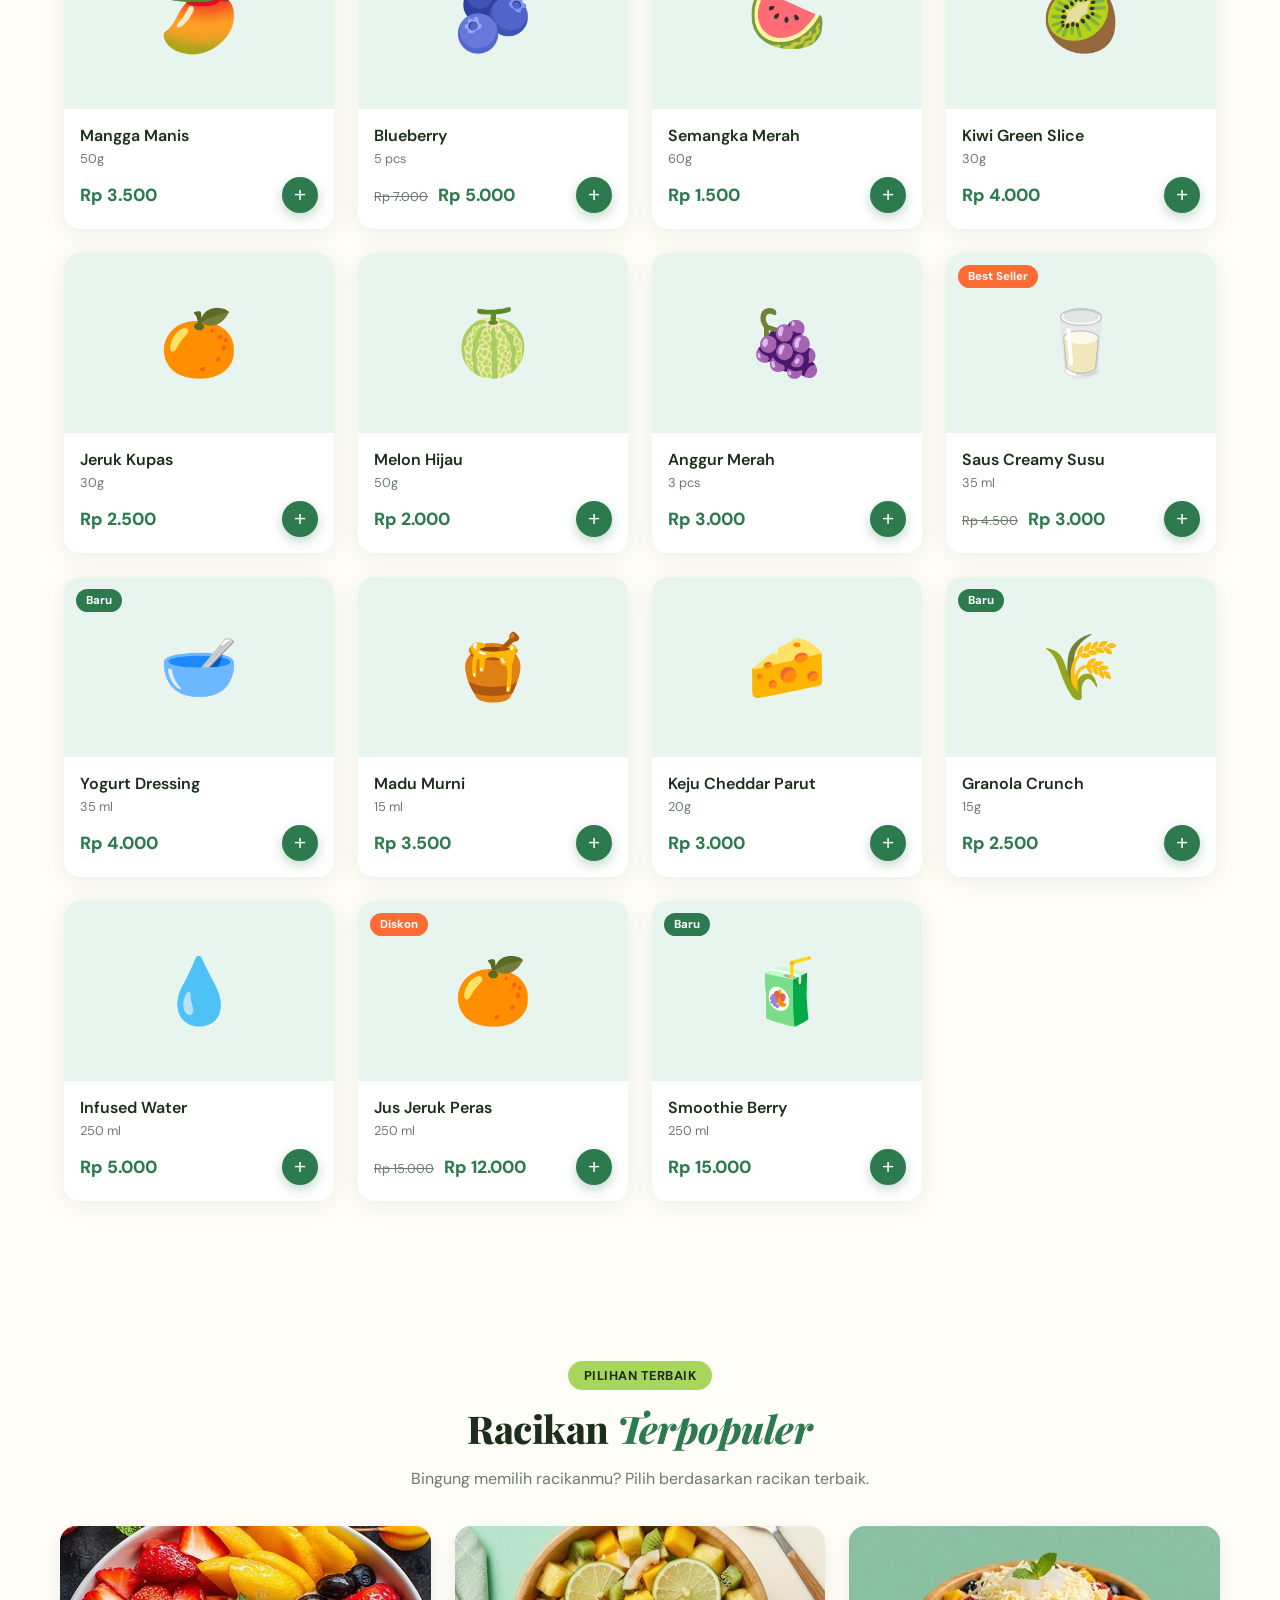
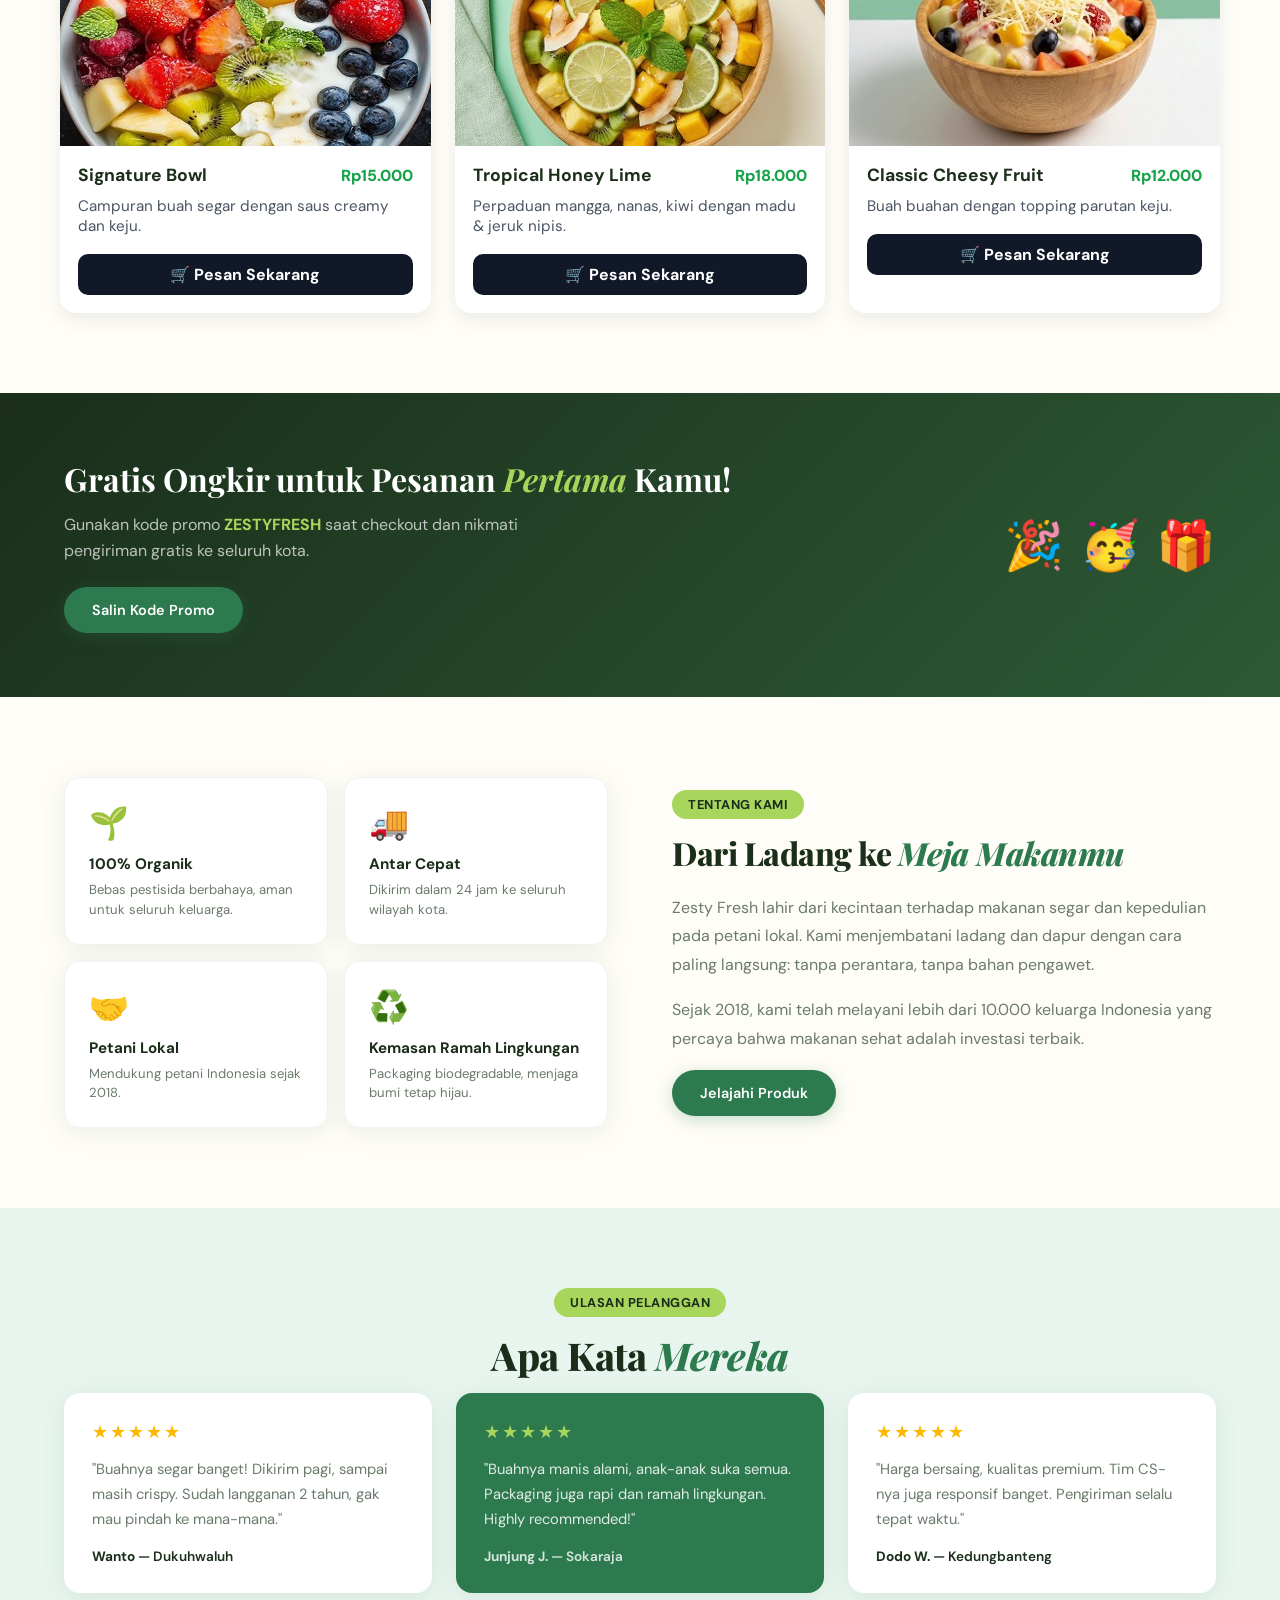
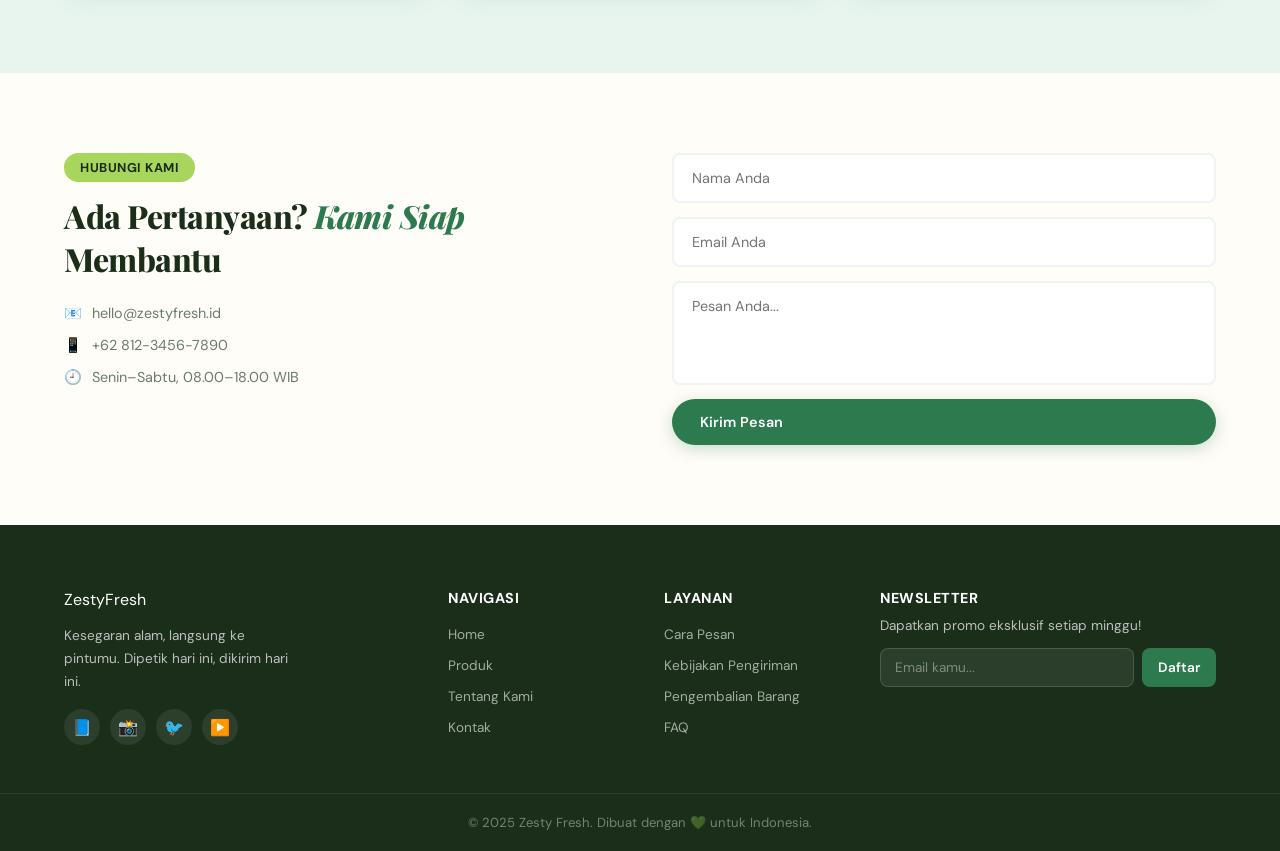
==== commit dfd00d3a: "fix responsive layout" ====
--- a/index.html
+++ b/index.html
@@ -70,7 +70,7 @@
         <p class="hero-desc">Buah-buahan premium dipetik pagi ini, dikirim sore ini. Tanpa pengawet, tanpa kompromi.</p>
         <div class="hero-buttons">
           <a href="#products" class="btn-primary">Belanja Sekarang</a>
-          <a href="#about" class="btn-ghost">Pelajari Lebih</a>
+          <a href="#about" class="btn-ghost">Pelajari Lebih Lanjutgit</a>
         </div>
         <div class="hero-stats">
           <div class="stat"><strong>100+</strong><span>Produk Segar</span></div>
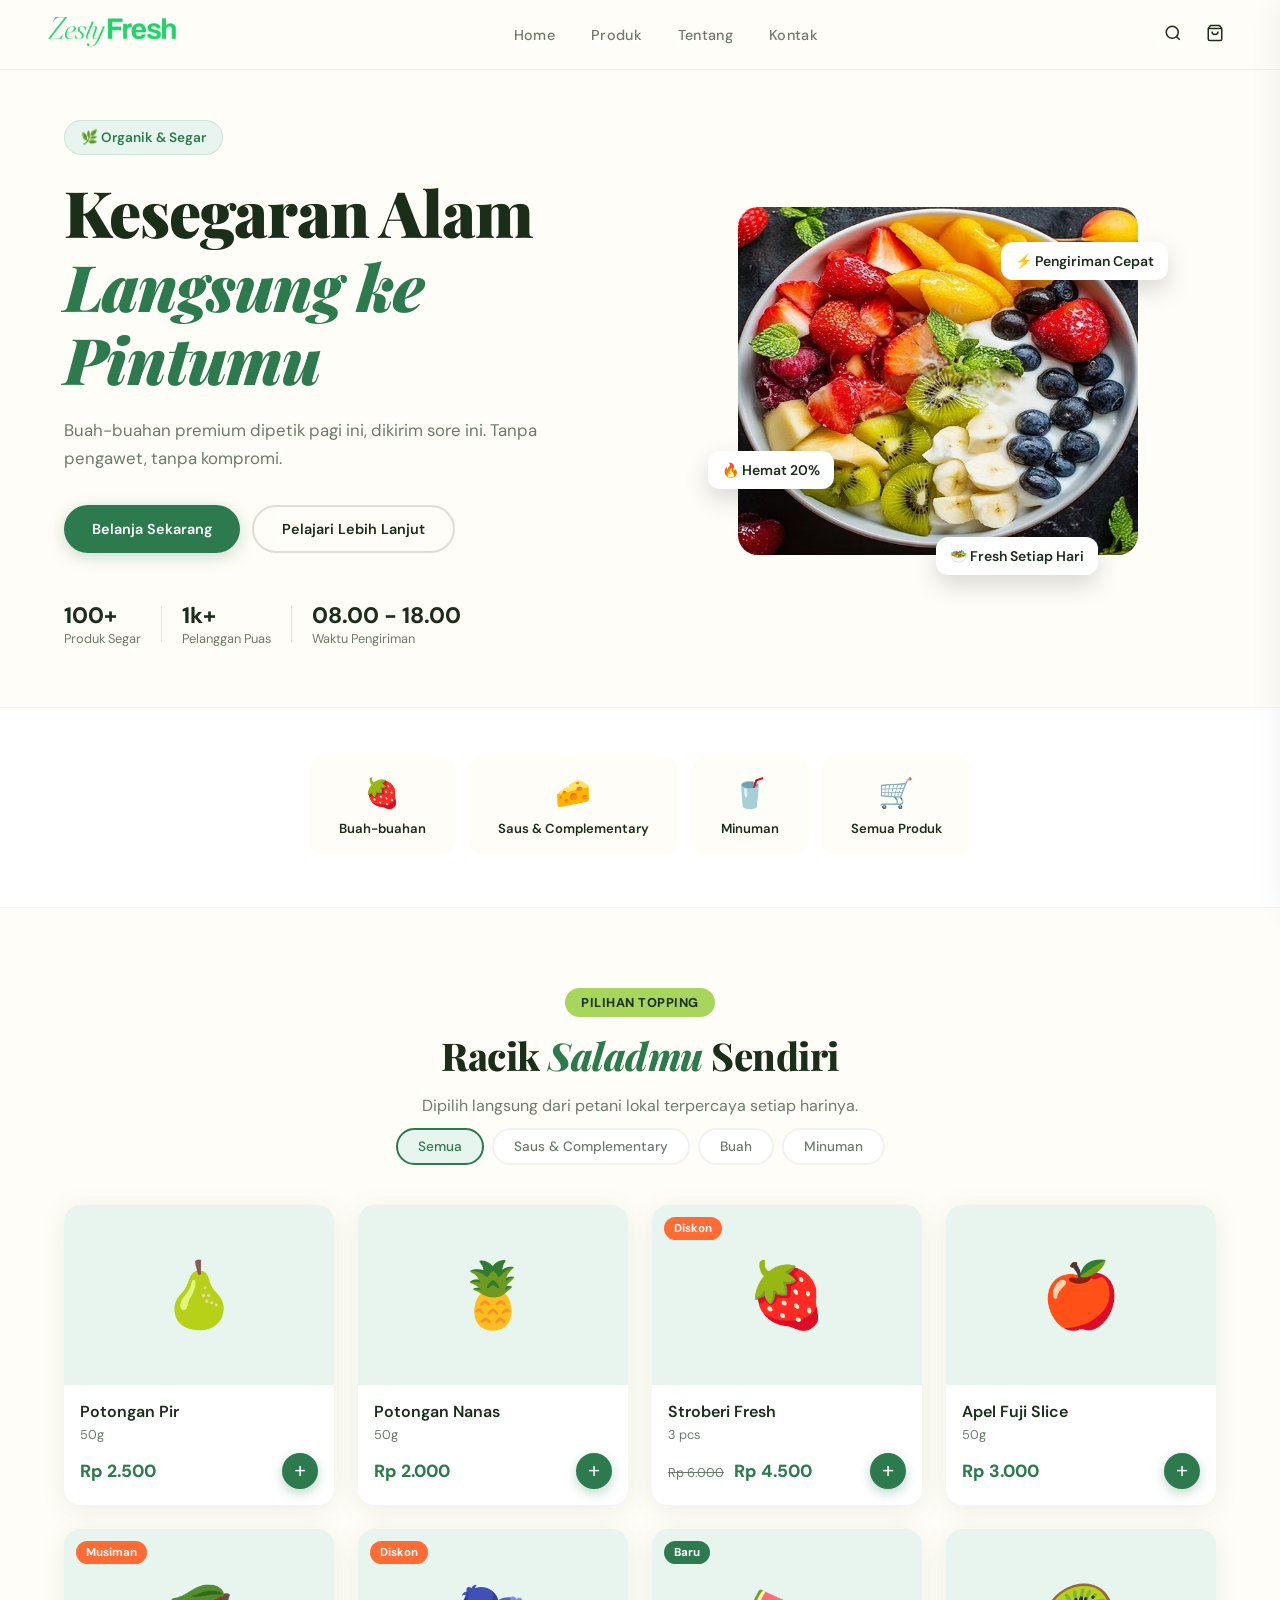
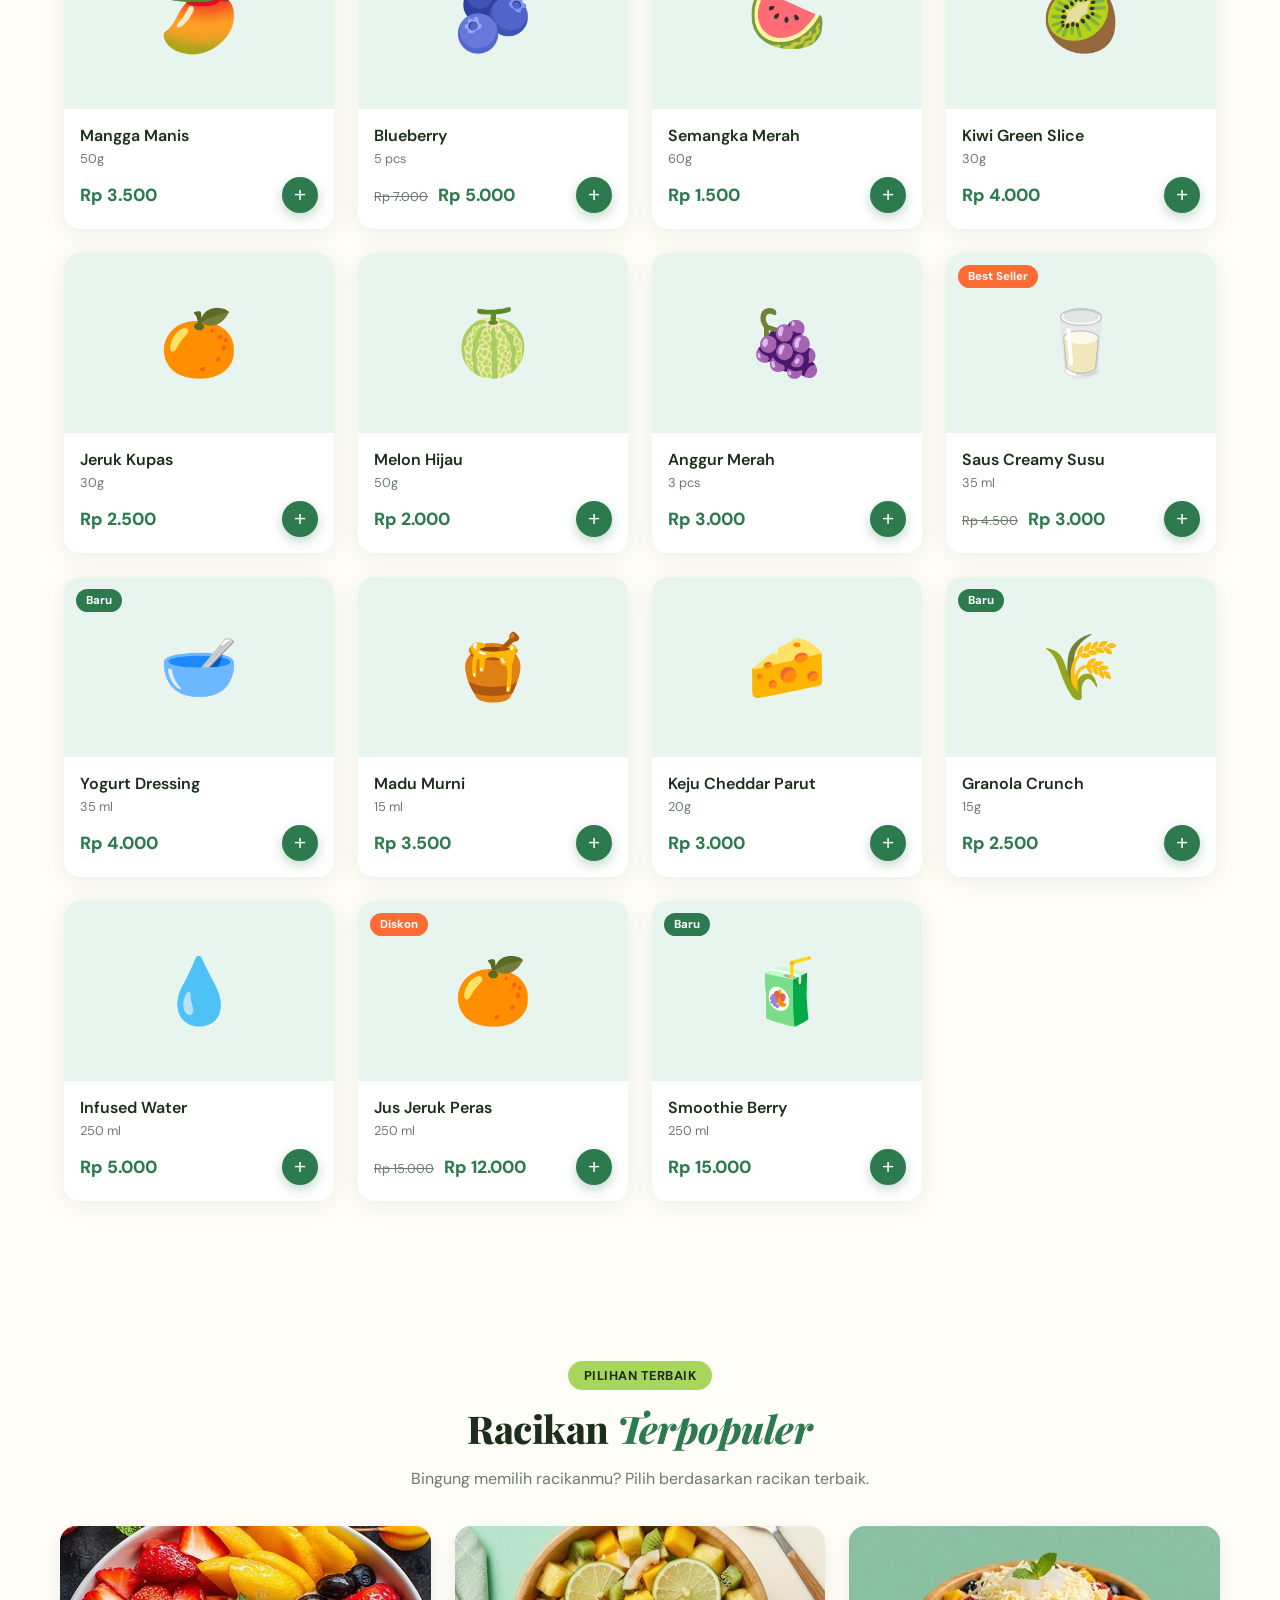
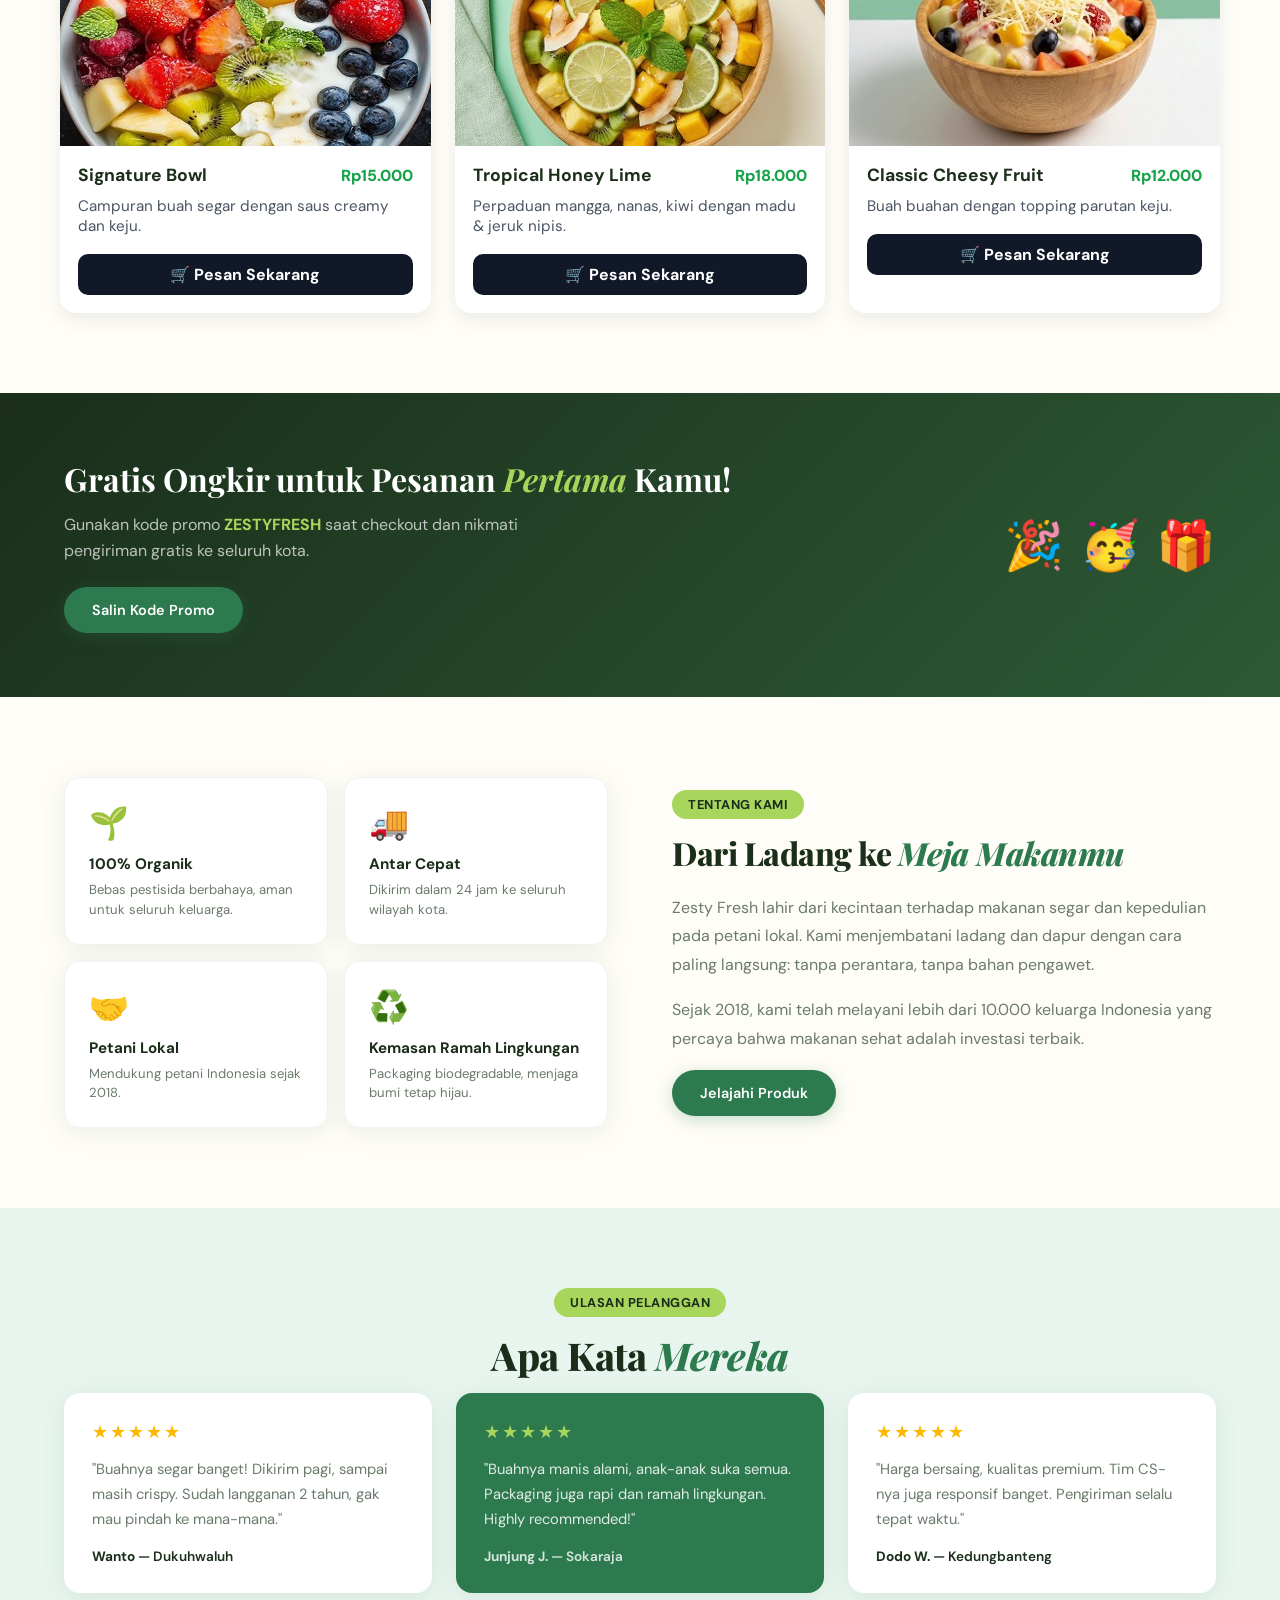
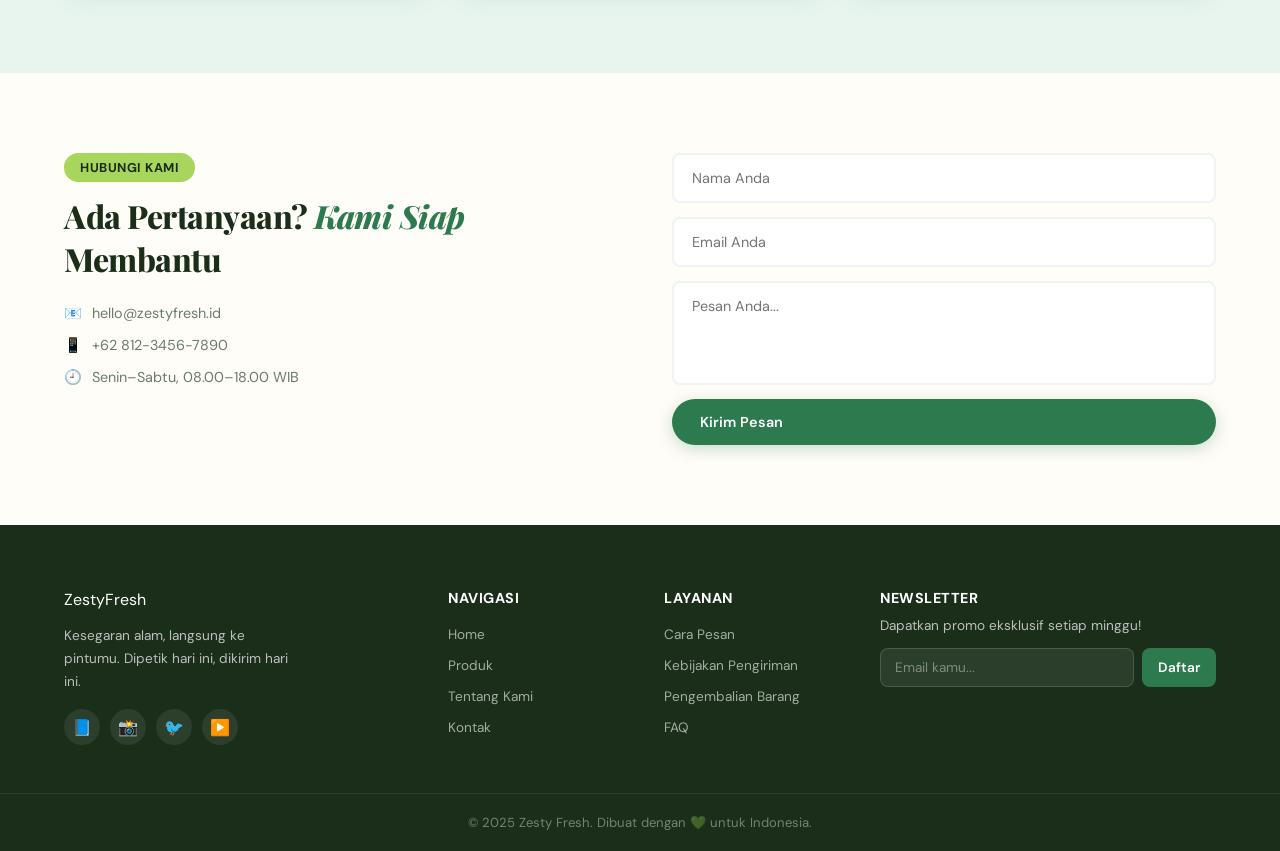
==== commit 04b6a876: "fix reponsive layout" ====
--- a/index.html
+++ b/index.html
@@ -70,7 +70,7 @@
         <p class="hero-desc">Buah-buahan premium dipetik pagi ini, dikirim sore ini. Tanpa pengawet, tanpa kompromi.</p>
         <div class="hero-buttons">
           <a href="#products" class="btn-primary">Belanja Sekarang</a>
-          <a href="#about" class="btn-ghost">Pelajari Lebih Lanjutgit</a>
+          <a href="#about" class="btn-ghost">Pelajari Lebih Lanjut</a>
         </div>
         <div class="hero-stats">
           <div class="stat"><strong>100+</strong><span>Produk Segar</span></div>
